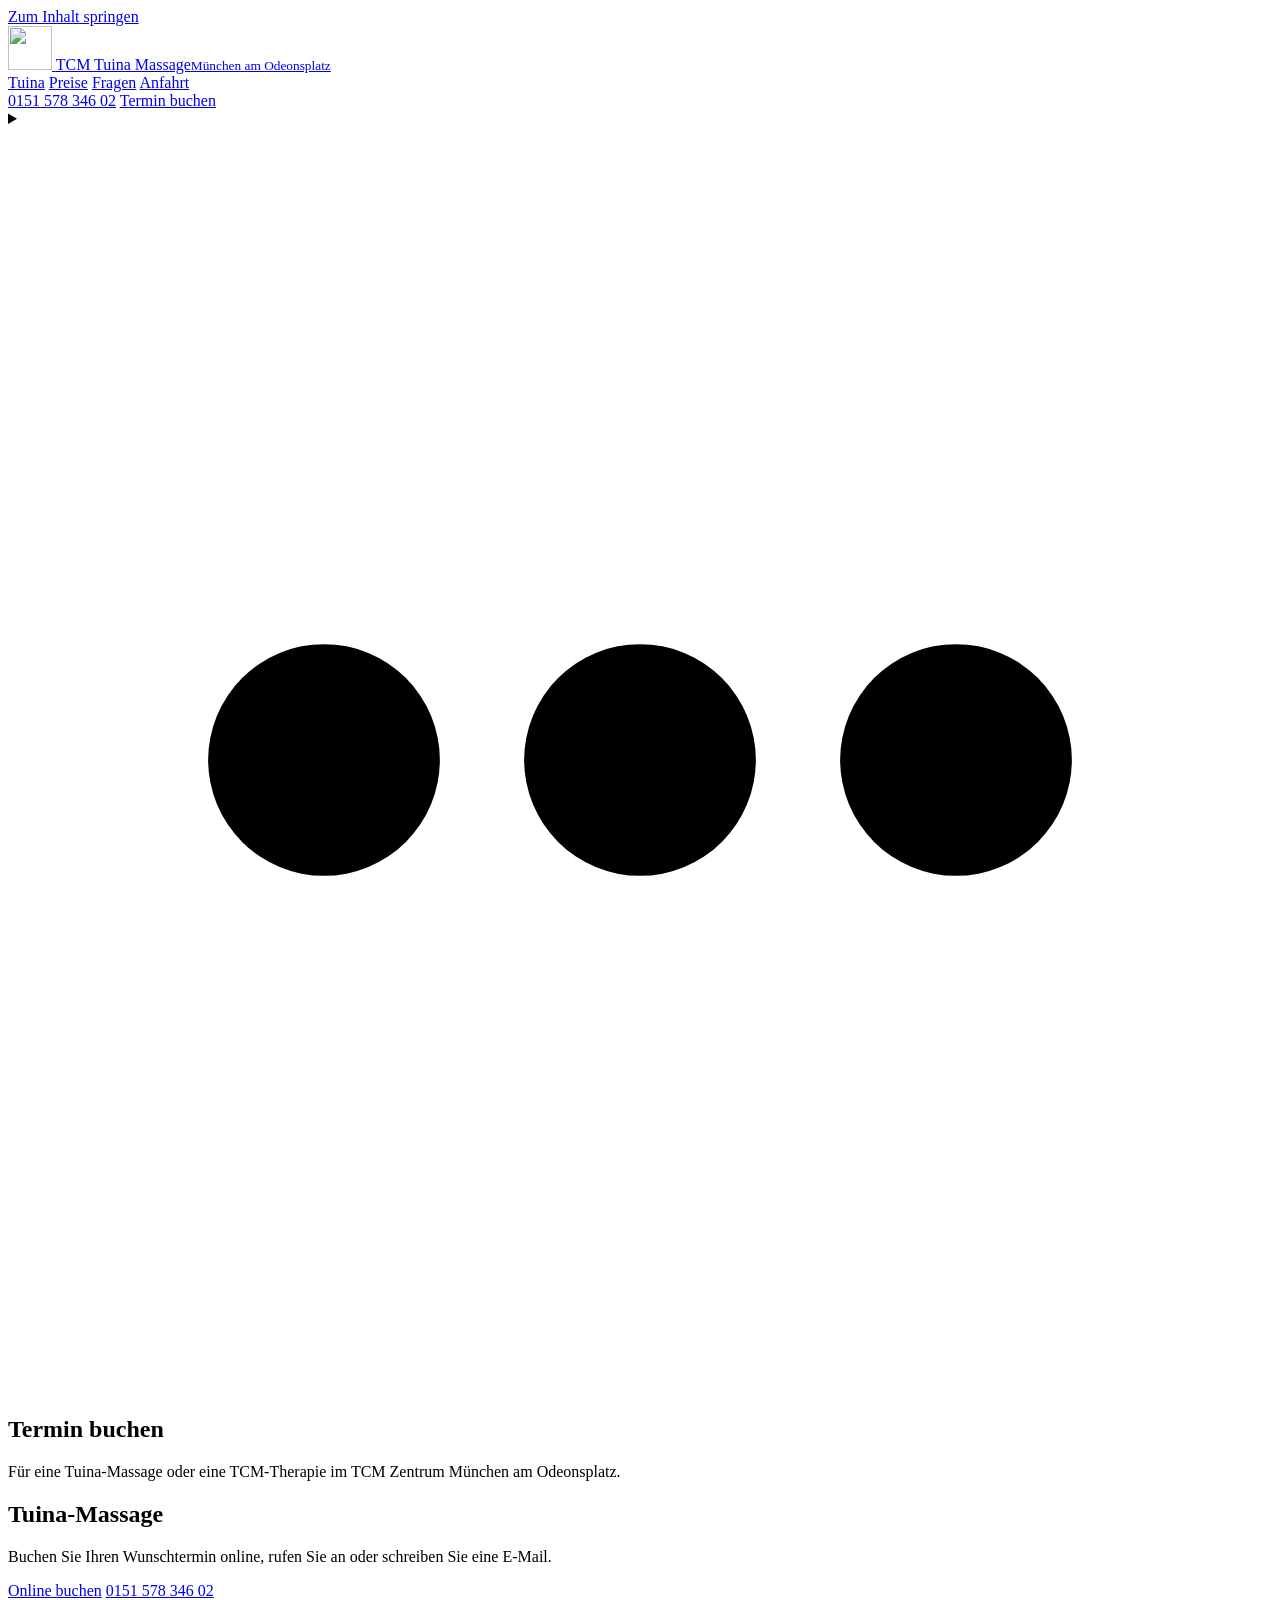
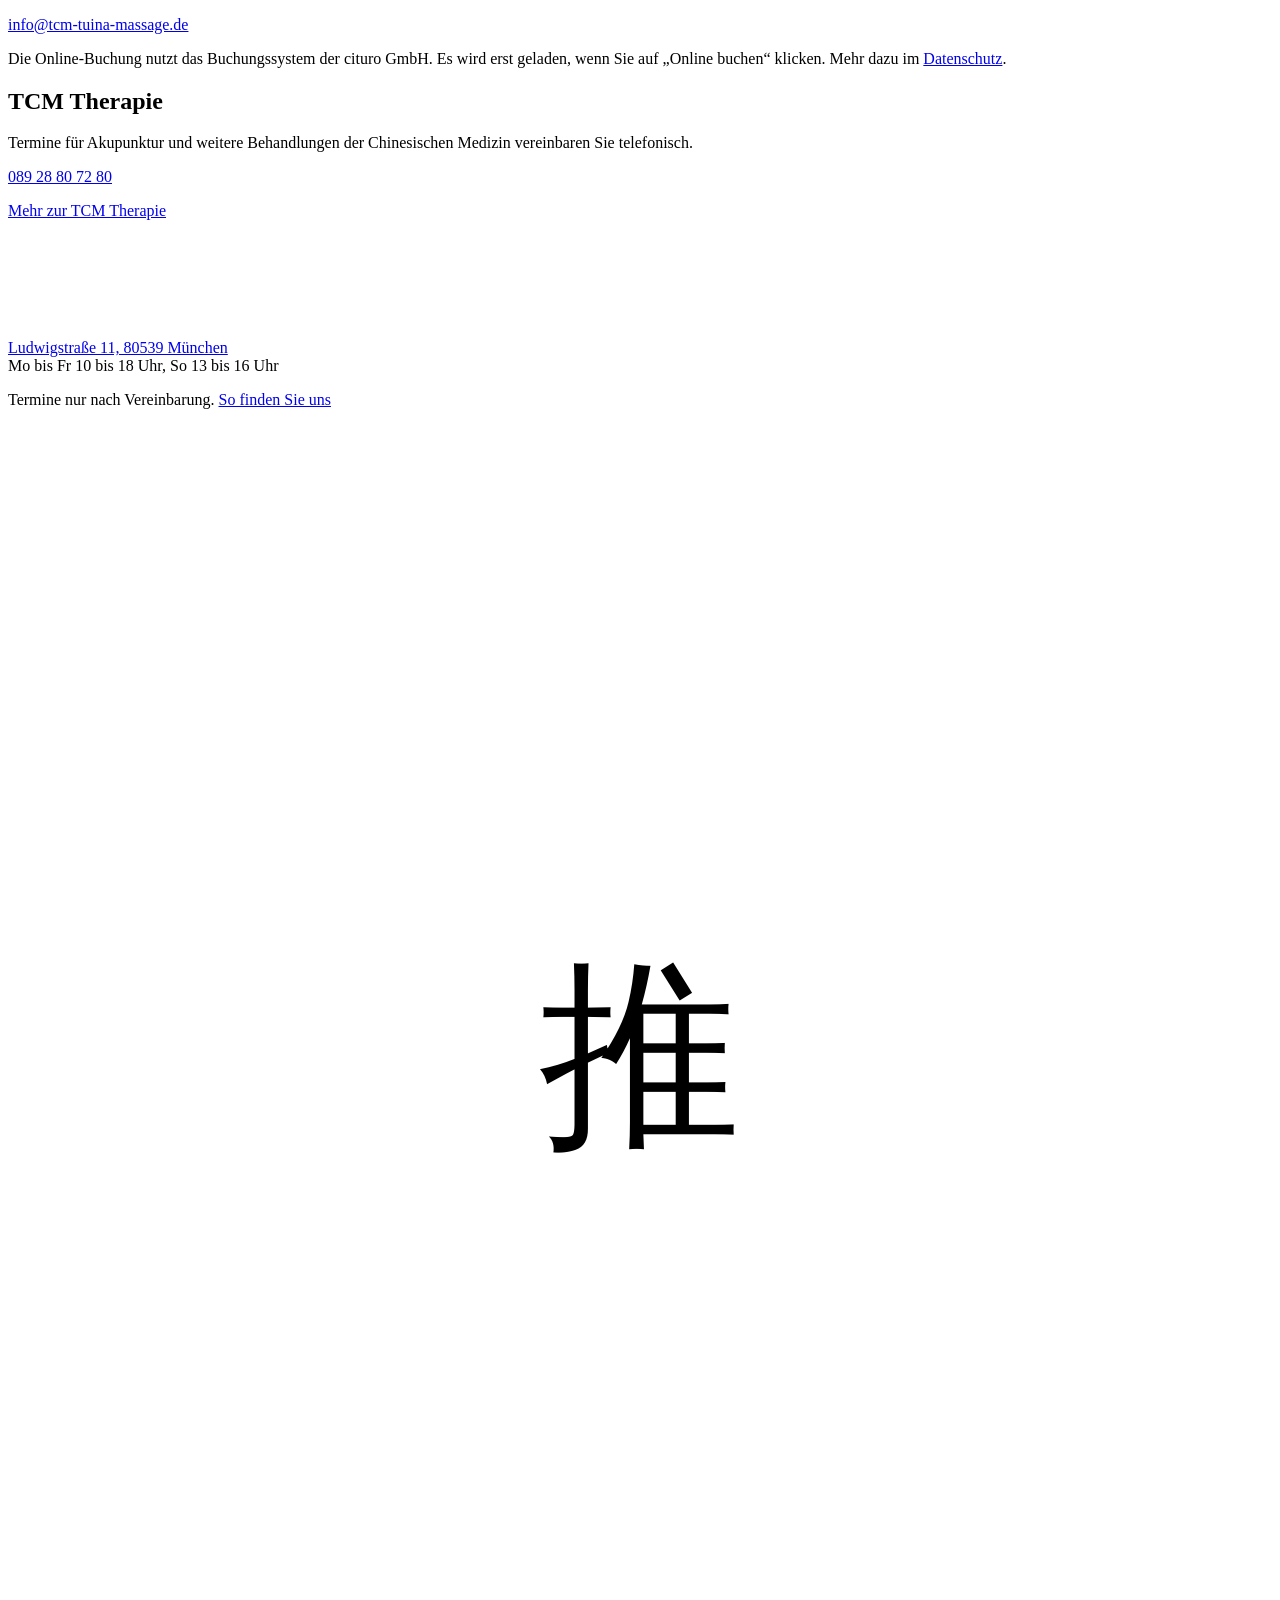
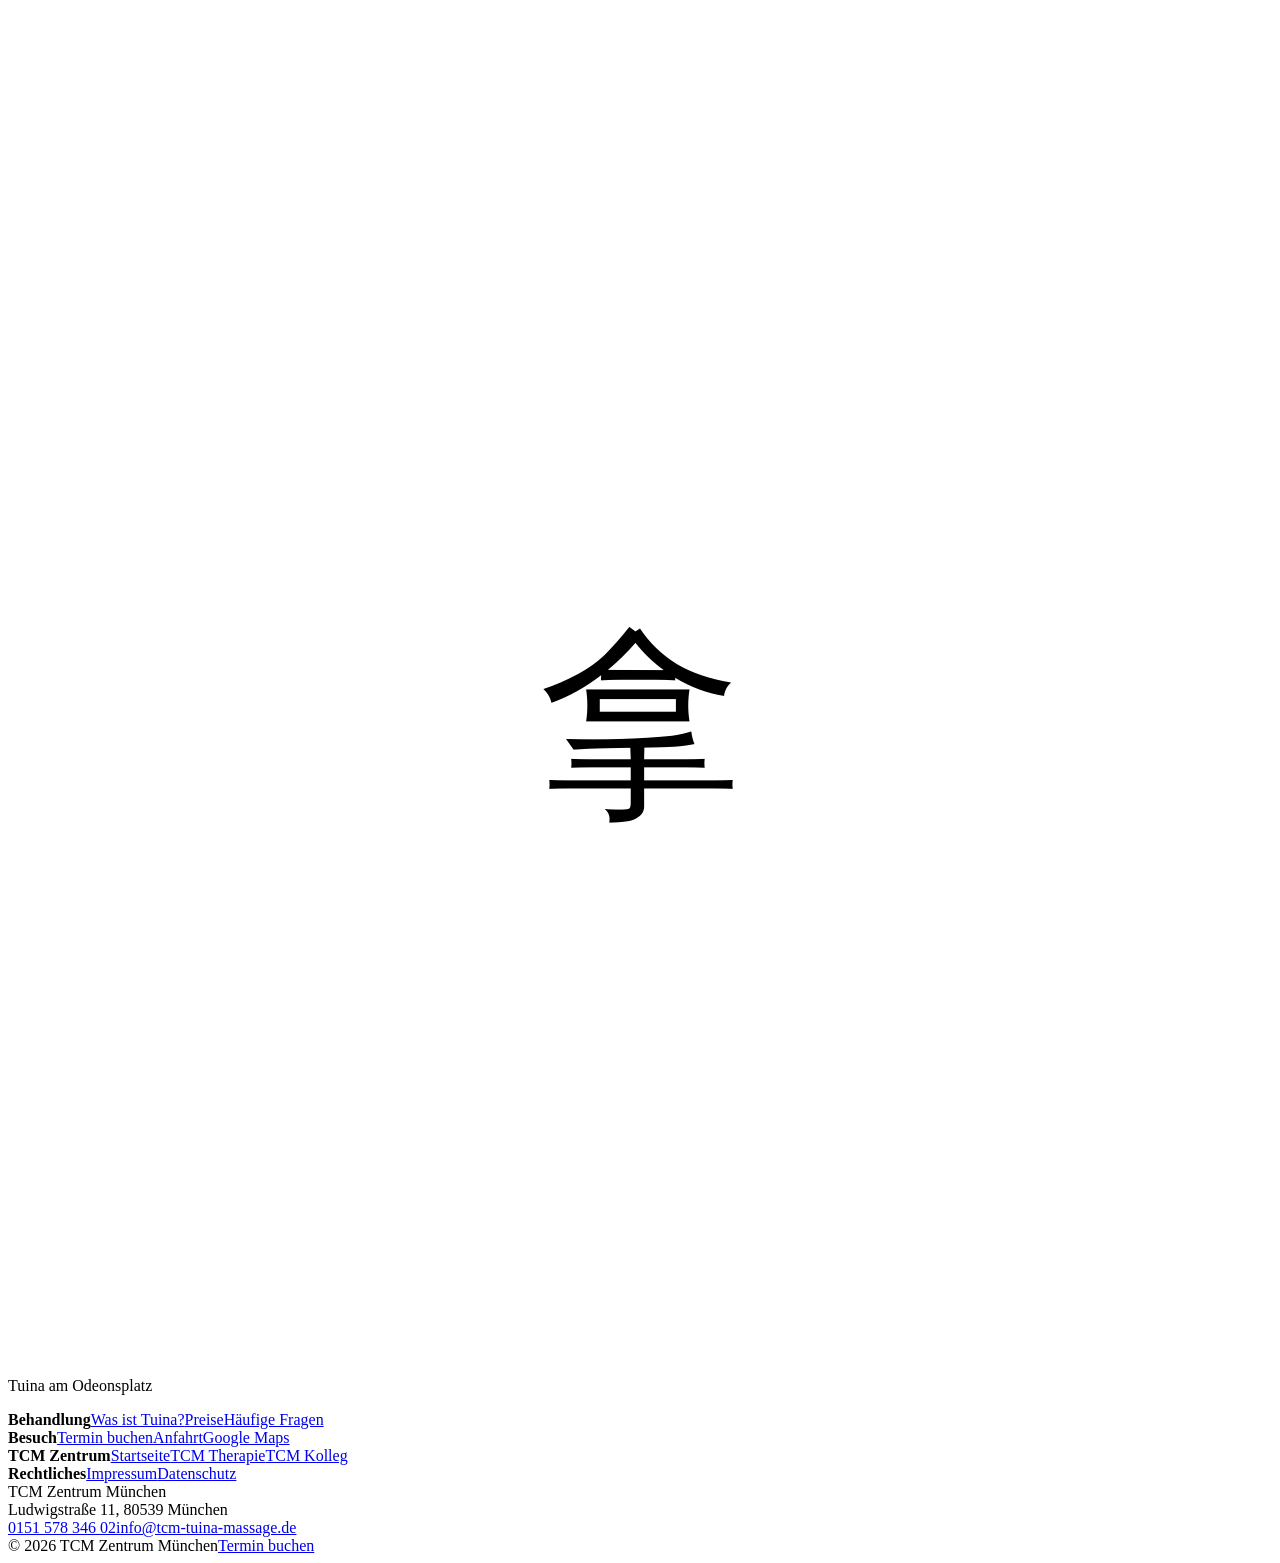
==== Website_1/booking/index.html @ 33ef4fcd "Add files via upload" ====
<!doctype html>
<html lang="de">
<head>
<meta charset="utf-8">
<meta name="viewport" content="width=device-width, initial-scale=1">
<title>Termin buchen | TCM Tuina Massage München am Odeonsplatz</title>
<meta name="description" content="Termin für eine Tuina-Massage oder TCM-Therapie am Odeonsplatz in München buchen: online, telefonisch oder per E-Mail.">
<link rel="canonical" href="https://tcm-tuina-massage.de/booking/">
<meta property="og:title" content="Termin buchen | TCM Tuina Massage München am Odeonsplatz">
<meta property="og:description" content="Termin für eine Tuina-Massage oder TCM-Therapie am Odeonsplatz in München buchen: online, telefonisch oder per E-Mail.">
<meta property="og:image" content="https://tcm-tuina-massage.de/assets/img/odeonsplatz.jpg">
<meta property="og:locale" content="de_DE">
<meta name="theme-color" content="#eef0f1">
<link rel="icon" href="/assets/img/tuina-logo.svg" type="image/svg+xml">
<link rel="preload" href="/assets/fonts/bricolage-latin-wght-normal.woff2" as="font" type="font/woff2" crossorigin>
<link rel="stylesheet" href="/assets/style.css">
</head>
<body>
<a class="skip" href="#inhalt">Zum Inhalt springen</a>
<header class="site-head">
  <a class="mark" href="/" aria-label="TCM Tuina Massage, Startseite">
    <img src="/assets/img/tuina-logo.svg" alt="" width="44" height="44">
    <span>TCM Tuina Massage<small>München am Odeonsplatz</small></span>
  </a>
  <nav class="head-links" aria-label="Hauptnavigation">
    <a href="/#tuina">Tuina</a>
    <a href="/#preise">Preise</a>
    <a href="/#fragen">Fragen</a>
    <a href="/#anfahrt">Anfahrt</a>
  </nav>
  <a class="head-tel" href="tel:+4915157834602">0151 578 346 02</a>
  <a class="btn" href="/booking/" data-booking>Termin buchen</a>
  <details class="menu">
    <summary aria-label="Menü"><svg viewBox="0 0 24 24" fill="currentColor" aria-hidden="true"><circle cx="6" cy="12" r="2.2"/><circle cx="12" cy="12" r="2.2"/><circle cx="18" cy="12" r="2.2"/></svg></summary>
    <nav class="menu-panel" aria-label="Menü">
      <a href="/#tuina">Was ist Tuina?</a>
      <a href="/#preise">Preise</a>
      <a href="/#fragen">Häufige Fragen</a>
      <a href="/#anfahrt">Zeiten und Anfahrt</a>
      <a href="/booking/" aria-current="page">Termin buchen</a>
      <a href="tel:+4915157834602">Anrufen: 0151 578 346 02</a>
      <span class="sep"></span>
      <a href="https://tcm-muenchen.com/">TCM Zentrum München</a>
      <a href="https://tcm-muenchen.com/tcm">TCM Therapie</a>
      <a href="https://tcm-muenchen.com/tcm-kolleg">TCM Kolleg</a>
      <span class="sep"></span>
      <a href="/impressum/">Impressum</a>
      <a href="/datenschutz/">Datenschutz</a>
    </nav>
  </details>
</header>
<main id="inhalt">

  <section class="page-top">
    <div class="orb-small" aria-hidden="true"></div><div class="orb-small" aria-hidden="true"></div>
    <h1>Termin buchen</h1>
    <p>Für eine Tuina-Massage oder eine TCM-Therapie im TCM Zentrum München am Odeonsplatz.</p>
  </section>
  <section class="book" data-reveal>
    <div class="book-main">
      <h2>Tuina-Massage</h2>
      <p>Buchen Sie Ihren Wunschtermin online, rufen Sie an oder schreiben Sie eine E-Mail.</p>
      <div class="actions">
        <a class="btn btn-light" href="/booking/" data-booking>Online buchen</a>
        <a class="btn btn-quiet" href="tel:+4915157834602">0151 578 346 02</a>
      </div>
      <p><a href="mailto:info@tcm-tuina-massage.de?subject=Terminanfrage%20TCM%20Tuina%20Massage">info@tcm-tuina-massage.de</a></p>
      <p class="hint">Die Online-Buchung nutzt das Buchungssystem der cituro GmbH. Es wird erst geladen, wenn Sie auf „Online buchen“ klicken. Mehr dazu im <a href="/datenschutz/#buchung">Datenschutz</a>.</p>
    </div>
    <div class="book-side">
      <h2>TCM Therapie</h2>
      <p>Termine für Akupunktur und weitere Behandlungen der Chinesischen Medizin vereinbaren Sie telefonisch.</p>
      <div class="actions"><a class="btn" href="tel:+498928807280">089 28 80 72 80</a></div>
      <p><a href="https://tcm-muenchen.com/tcm">Mehr zur TCM Therapie</a></p>
    </div>
  </section>
  <section class="visit" style="padding-top:clamp(64px,8vw,120px)">
    <div class="rows">
      <a href="https://www.google.de/maps/place/48.14502562430879N+11.57844559690281E" rel="noopener">Ludwigstraße 11, 80539 München</a>
      <div class="row row-hours"><span>Mo bis Fr 10 bis 18 Uhr, So 13 bis 16 Uhr</span><span class="today" data-today hidden></span></div>
    </div>
    <p class="price-foot" style="padding:0 var(--margin)">Termine nur nach Vereinbarung. <a href="/#anfahrt">So finden Sie uns</a></p>
  </section>

</main>
<footer class="site-foot">
  <div class="foot-top">
  <div class="foot-mark" aria-hidden="true">
    <span class="m-tui"><svg class="glyph g-tui" viewBox="0 0 100 100" aria-hidden="true"><text x="50" y="50" text-anchor="middle" dominant-baseline="central">推</text></svg></span><span class="m-na"><svg class="glyph g-na" viewBox="0 0 100 100" aria-hidden="true"><text x="50" y="50" text-anchor="middle" dominant-baseline="central">拿</text></svg></span>
  </div>
  <p class="foot-word">Tuina am Odeonsplatz</p>
  </div>
  <div class="foot-cols">
    <div class="foot-col"><b>Behandlung</b><a href="/#tuina">Was ist Tuina?</a><a href="/#preise">Preise</a><a href="/#fragen">Häufige Fragen</a></div>
    <div class="foot-col"><b>Besuch</b><a href="/booking/">Termin buchen</a><a href="/#anfahrt">Anfahrt</a><a href="https://www.google.de/maps/place/48.14502562430879N+11.57844559690281E" rel="noopener">Google Maps</a></div>
    <div class="foot-col"><b>TCM Zentrum</b><a href="https://tcm-muenchen.com/">Startseite</a><a href="https://tcm-muenchen.com/tcm">TCM Therapie</a><a href="https://tcm-muenchen.com/tcm-kolleg">TCM Kolleg</a></div>
    <div class="foot-col"><b>Rechtliches</b><a href="/impressum/">Impressum</a><a href="/datenschutz/">Datenschutz</a></div>
    <div class="foot-addr">TCM Zentrum München<br>Ludwigstraße 11, 80539 München<br><a href="tel:+4915157834602">0151 578 346 02</a><a href="mailto:info@tcm-tuina-massage.de">info@tcm-tuina-massage.de</a></div>
  </div>
  
  <div class="foot-last"><span>© 2026 TCM Zentrum München</span><a class="btn btn-light" href="/booking/" data-booking>Termin buchen</a></div>
</footer>

<dialog class="booking" id="booking" aria-labelledby="booking-title">
  <div class="booking-inner">
    <div class="booking-bar">
      <div><b id="booking-title">Online-Termin buchen</b><small>Buchungssystem der cituro GmbH, siehe <a href="/datenschutz/#buchung">Datenschutz</a></small></div>
      <button class="booking-close" type="button" data-booking-close aria-label="Schließen"><svg viewBox="0 0 24 24" fill="none" stroke="currentColor" stroke-width="2.4" stroke-linecap="round" aria-hidden="true"><path d="M5 5l14 14M19 5L5 19"/></svg></button>
    </div>
    <iframe title="Online-Terminbuchung TCM Tuina Massage" data-src="https://app.cituro.com/booking/tcm-tuina-massage"></iframe>
  </div>
</dialog>
<script src="/assets/main.js" defer></script>
</body>
</html>
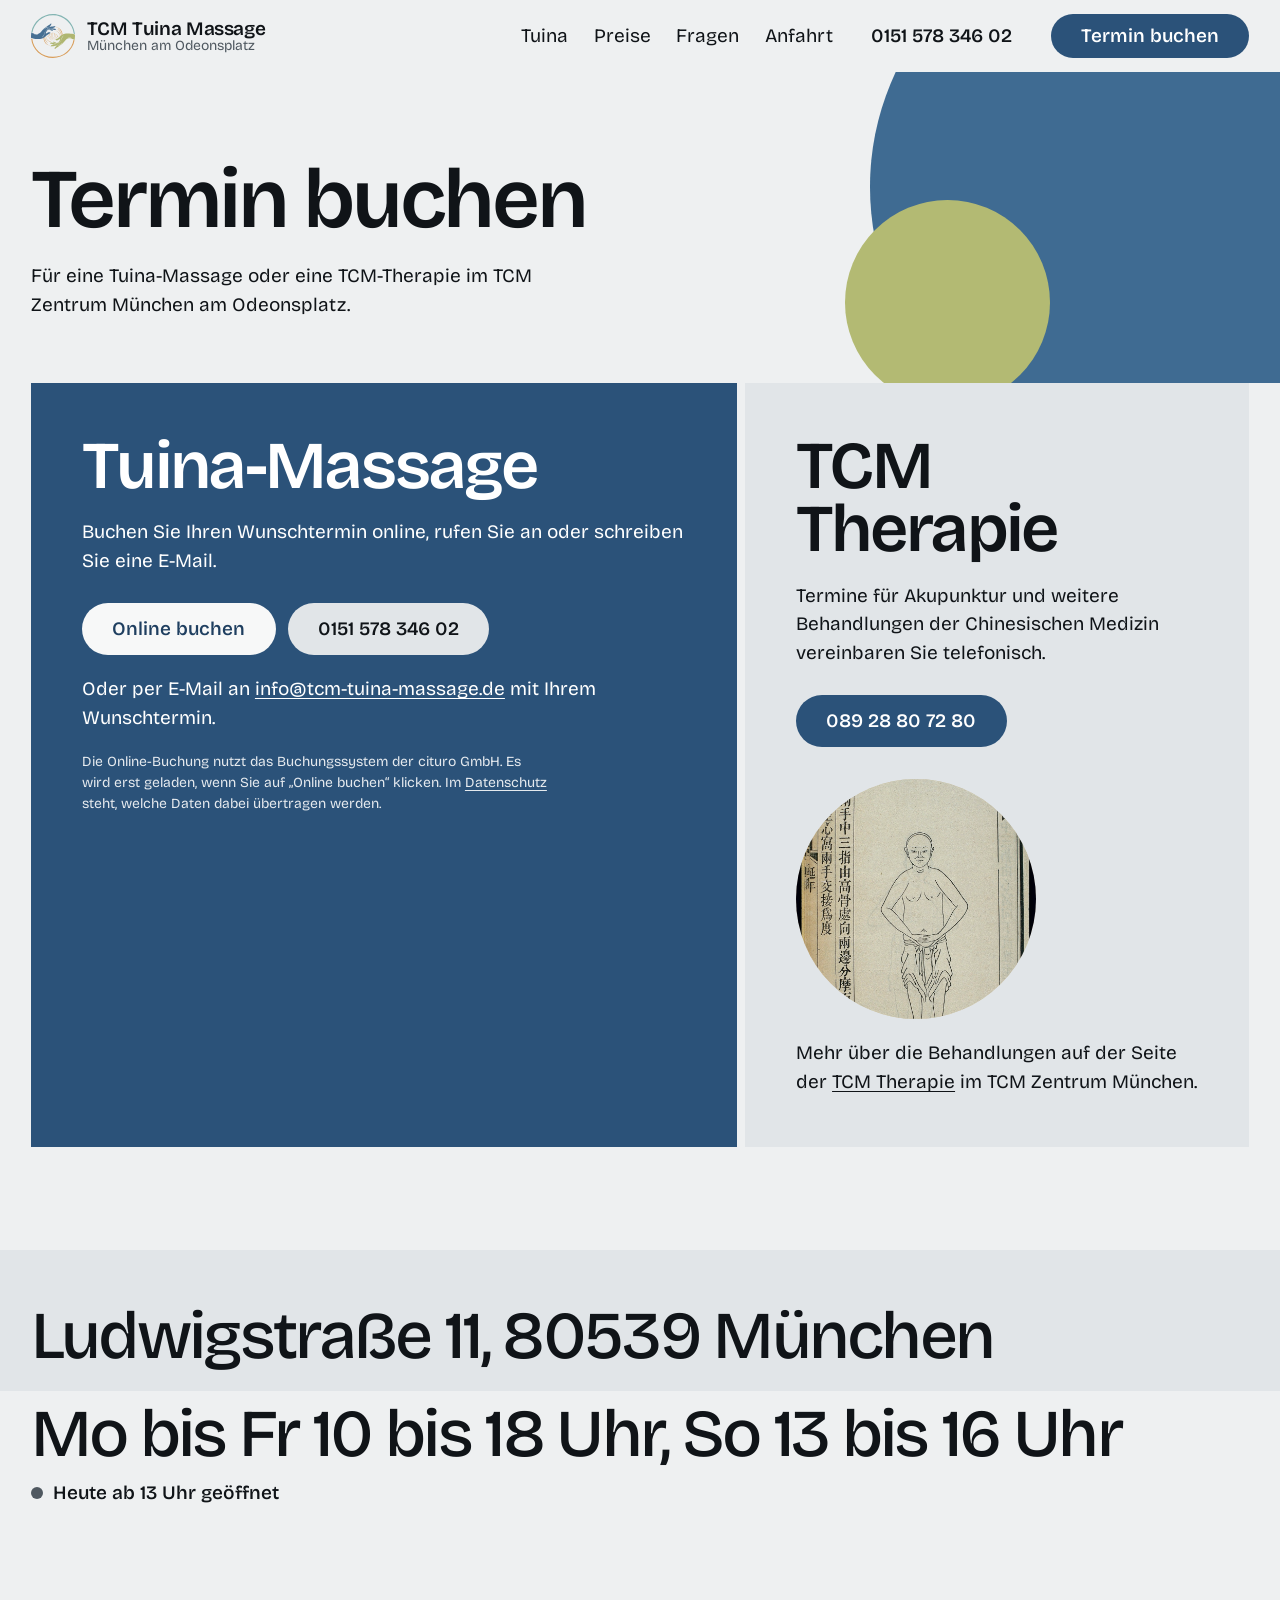
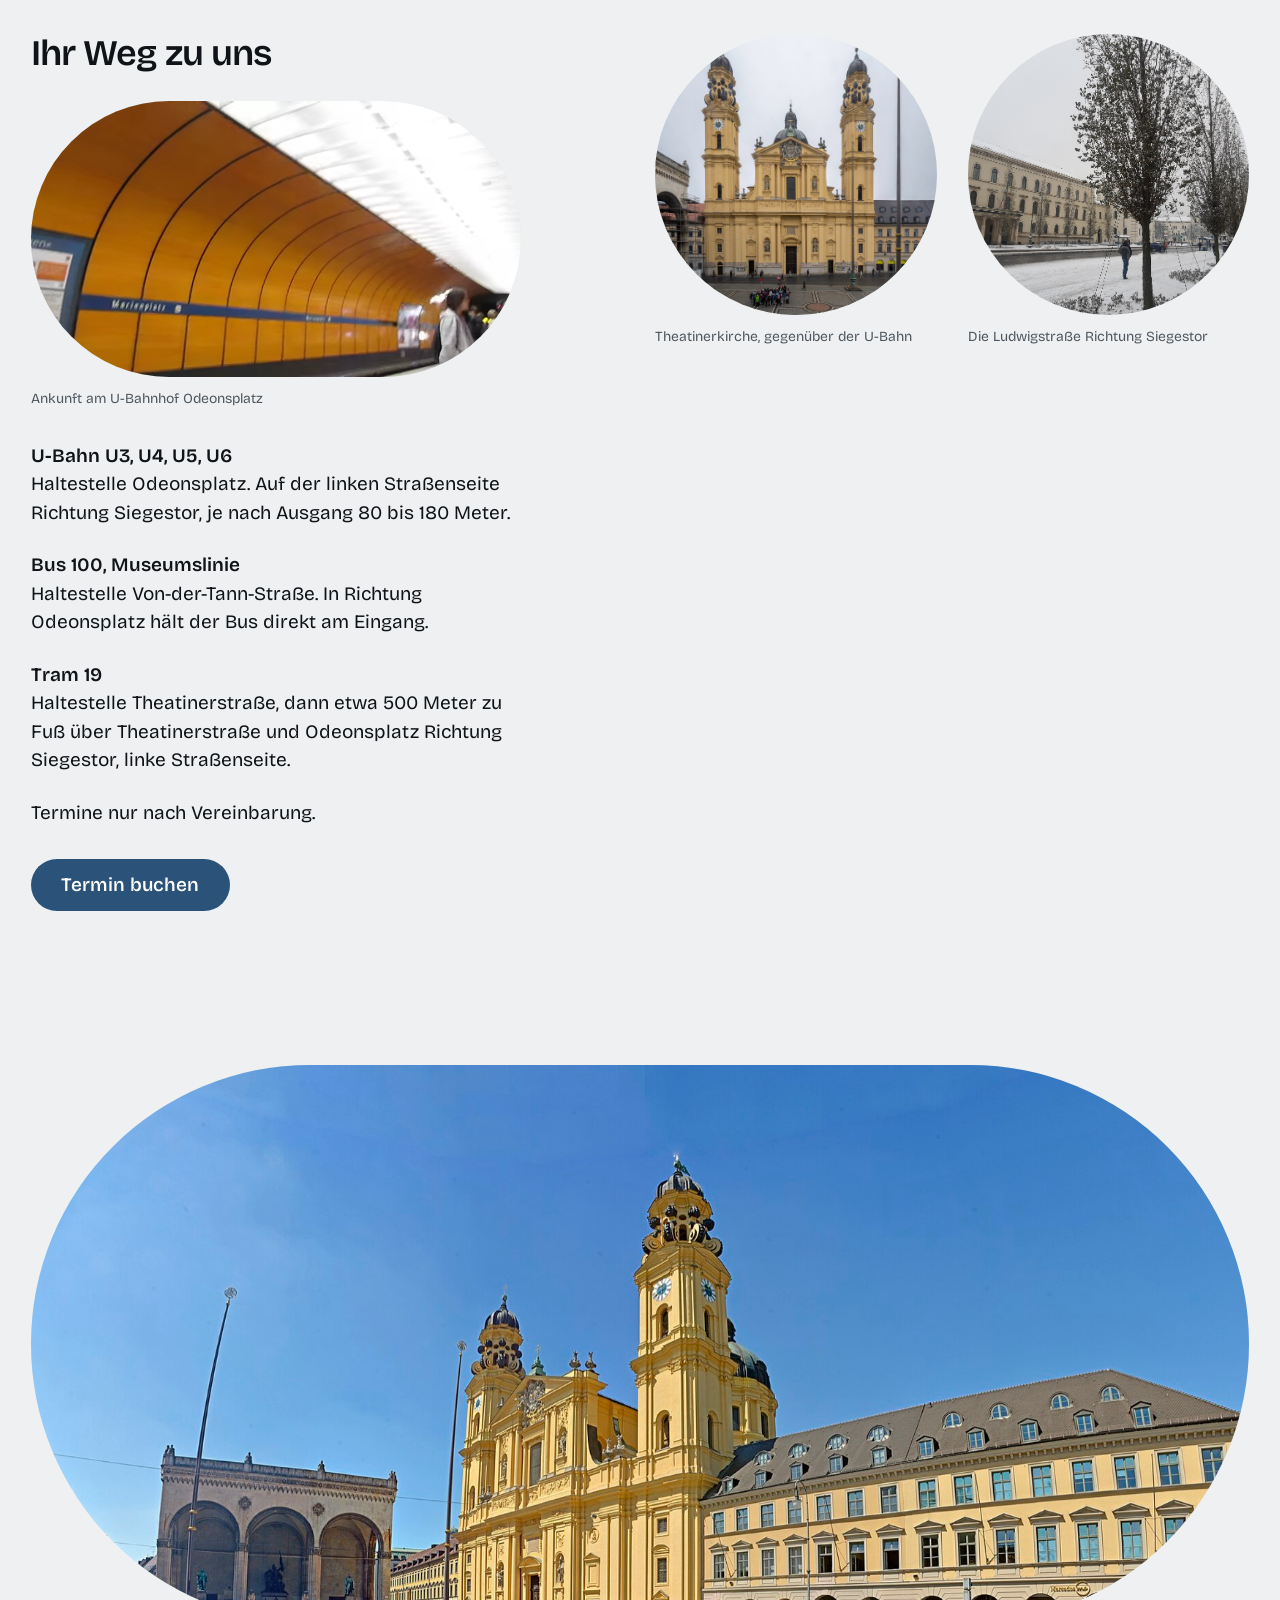
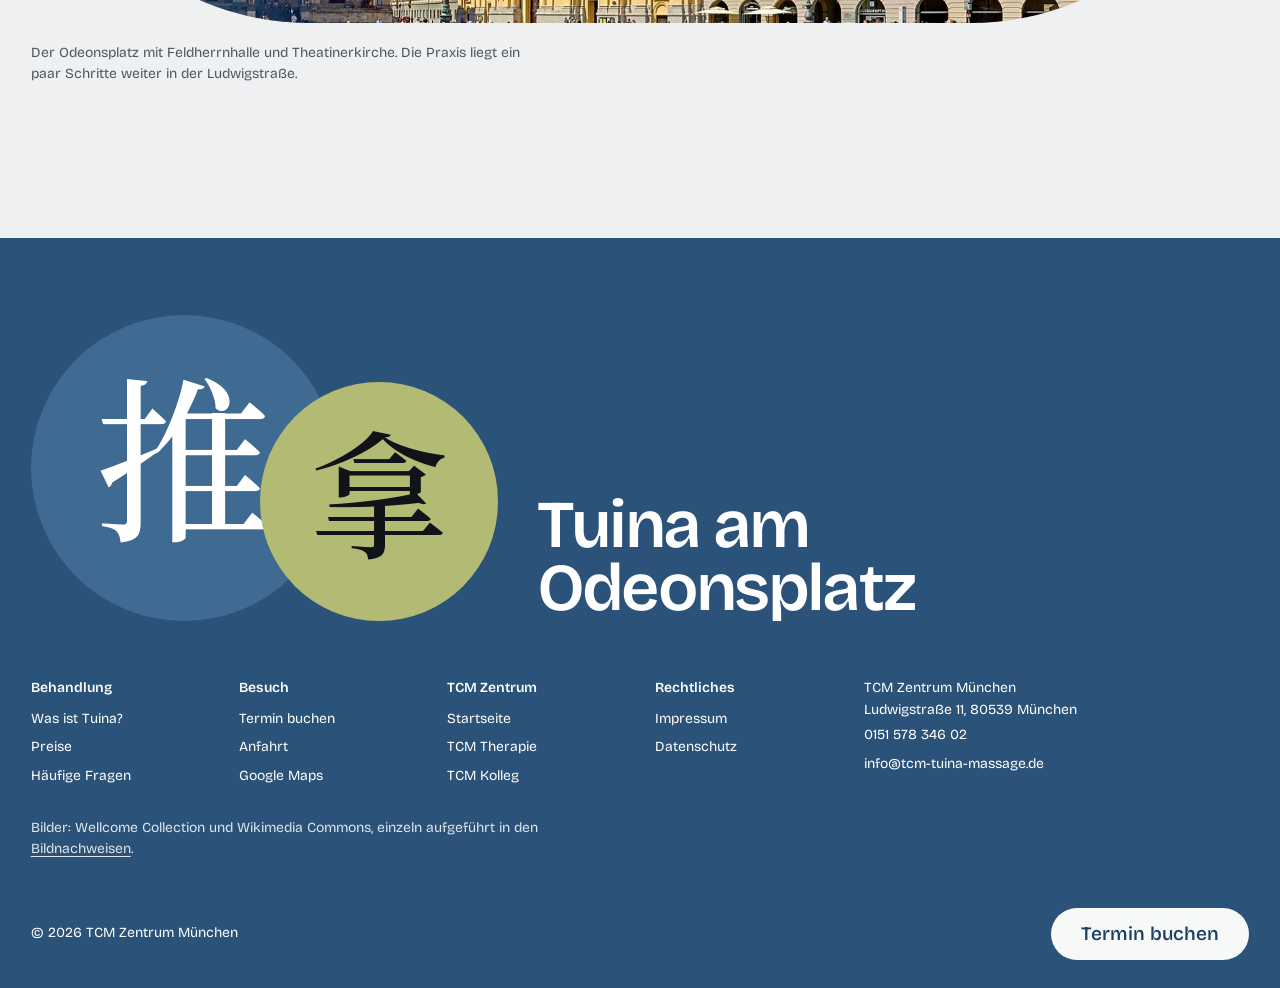
==== commit 453dea97: "Website neu gestaltet und GitHub-Pages-Veröffentlichung eingerichtet - Neues Design mit Kreis-Motiv " ====
--- a/Website_1/booking/index.html
+++ b/Website_1/booking/index.html
@@ -11,41 +11,41 @@
 <meta property="og:image" content="https://tcm-tuina-massage.de/assets/img/odeonsplatz.jpg">
 <meta property="og:locale" content="de_DE">
 <meta name="theme-color" content="#eef0f1">
-<link rel="icon" href="/assets/img/tuina-logo.svg" type="image/svg+xml">
-<link rel="preload" href="/assets/fonts/bricolage-latin-wght-normal.woff2" as="font" type="font/woff2" crossorigin>
-<link rel="stylesheet" href="/assets/style.css">
+<link rel="icon" href="../assets/img/tuina-logo.svg" type="image/svg+xml">
+<link rel="preload" href="../assets/fonts/bricolage-latin-wght-normal.woff2" as="font" type="font/woff2" crossorigin>
+<link rel="stylesheet" href="../assets/style.css">
 </head>
 <body>
 <a class="skip" href="#inhalt">Zum Inhalt springen</a>
 <header class="site-head">
-  <a class="mark" href="/" aria-label="TCM Tuina Massage, Startseite">
-    <img src="/assets/img/tuina-logo.svg" alt="" width="44" height="44">
+  <a class="mark" href="../" aria-label="TCM Tuina Massage, Startseite">
+    <img src="../assets/img/tuina-logo.svg" alt="" width="44" height="44">
     <span>TCM Tuina Massage<small>München am Odeonsplatz</small></span>
   </a>
   <nav class="head-links" aria-label="Hauptnavigation">
-    <a href="/#tuina">Tuina</a>
-    <a href="/#preise">Preise</a>
-    <a href="/#fragen">Fragen</a>
-    <a href="/#anfahrt">Anfahrt</a>
+    <a href="../#tuina">Tuina</a>
+    <a href="../#preise">Preise</a>
+    <a href="../#fragen">Fragen</a>
+    <a href="../#anfahrt">Anfahrt</a>
   </nav>
   <a class="head-tel" href="tel:+4915157834602">0151 578 346 02</a>
-  <a class="btn" href="/booking/" data-booking>Termin buchen</a>
+  <a class="btn" href="../booking/" data-booking>Termin buchen</a>
   <details class="menu">
     <summary aria-label="Menü"><svg viewBox="0 0 24 24" fill="currentColor" aria-hidden="true"><circle cx="6" cy="12" r="2.2"/><circle cx="12" cy="12" r="2.2"/><circle cx="18" cy="12" r="2.2"/></svg></summary>
     <nav class="menu-panel" aria-label="Menü">
-      <a href="/#tuina">Was ist Tuina?</a>
-      <a href="/#preise">Preise</a>
-      <a href="/#fragen">Häufige Fragen</a>
-      <a href="/#anfahrt">Zeiten und Anfahrt</a>
-      <a href="/booking/" aria-current="page">Termin buchen</a>
+      <a href="../#tuina">Was ist Tuina?</a>
+      <a href="../#preise">Preise</a>
+      <a href="../#fragen">Häufige Fragen</a>
+      <a href="../#anfahrt">Zeiten und Anfahrt</a>
+      <a href="../booking/" aria-current="page">Termin buchen</a>
       <a href="tel:+4915157834602">Anrufen: 0151 578 346 02</a>
       <span class="sep"></span>
       <a href="https://tcm-muenchen.com/">TCM Zentrum München</a>
       <a href="https://tcm-muenchen.com/tcm">TCM Therapie</a>
       <a href="https://tcm-muenchen.com/tcm-kolleg">TCM Kolleg</a>
       <span class="sep"></span>
-      <a href="/impressum/">Impressum</a>
-      <a href="/datenschutz/">Datenschutz</a>
+      <a href="../impressum/">Impressum</a>
+      <a href="../datenschutz/">Datenschutz</a>
     </nav>
   </details>
 </header>
@@ -61,17 +61,18 @@
       <h2>Tuina-Massage</h2>
       <p>Buchen Sie Ihren Wunschtermin online, rufen Sie an oder schreiben Sie eine E-Mail.</p>
       <div class="actions">
-        <a class="btn btn-light" href="/booking/" data-booking>Online buchen</a>
+        <a class="btn btn-light" href="../booking/" data-booking>Online buchen</a>
         <a class="btn btn-quiet" href="tel:+4915157834602">0151 578 346 02</a>
       </div>
-      <p><a href="mailto:info@tcm-tuina-massage.de?subject=Terminanfrage%20TCM%20Tuina%20Massage">info@tcm-tuina-massage.de</a></p>
-      <p class="hint">Die Online-Buchung nutzt das Buchungssystem der cituro GmbH. Es wird erst geladen, wenn Sie auf „Online buchen“ klicken. Mehr dazu im <a href="/datenschutz/#buchung">Datenschutz</a>.</p>
+      <p>Oder per E-Mail an <a href="mailto:info@tcm-tuina-massage.de?subject=Terminanfrage%20TCM%20Tuina%20Massage">info@tcm-tuina-massage.de</a> mit Ihrem Wunschtermin.</p>
+      <p class="hint">Die Online-Buchung nutzt das Buchungssystem der cituro GmbH. Es wird erst geladen, wenn Sie auf „Online buchen“ klicken. Im <a href="../datenschutz/#buchung">Datenschutz</a> steht, welche Daten dabei übertragen werden.</p>
     </div>
     <div class="book-side">
       <h2>TCM Therapie</h2>
       <p>Termine für Akupunktur und weitere Behandlungen der Chinesischen Medizin vereinbaren Sie telefonisch.</p>
       <div class="actions"><a class="btn" href="tel:+498928807280">089 28 80 72 80</a></div>
-      <p><a href="https://tcm-muenchen.com/tcm">Mehr zur TCM Therapie</a></p>
+      <div class="side-pic"><img src="../assets/img/holzschnitt-selbstmassage.jpg" alt="Chinesischer Holzschnitt: eine Figur massiert sich mit beiden Händen den Bauch" width="933" height="1400" loading="lazy" decoding="async"></div>
+      <p>Mehr über die Behandlungen auf der Seite der <a href="https://tcm-muenchen.com/tcm">TCM Therapie</a> im TCM Zentrum München.</p>
     </div>
   </section>
   <section class="visit" style="padding-top:clamp(64px,8vw,120px)">
@@ -79,8 +80,32 @@
       <a href="https://www.google.de/maps/place/48.14502562430879N+11.57844559690281E" rel="noopener">Ludwigstraße 11, 80539 München</a>
       <div class="row row-hours"><span>Mo bis Fr 10 bis 18 Uhr, So 13 bis 16 Uhr</span><span class="today" data-today hidden></span></div>
     </div>
-    <p class="price-foot" style="padding:0 var(--margin)">Termine nur nach Vereinbarung. <a href="/#anfahrt">So finden Sie uns</a></p>
+    <div class="way">
+      <div class="way-text" data-reveal>
+        <h3>Ihr Weg zu uns</h3>
+        <figure class="clip">
+          <video autoplay muted loop playsinline preload="metadata" poster="../assets/img/ubahn-odeonsplatz.jpg" width="854" height="480" aria-label="Eine U-Bahn fährt in den Bahnhof Odeonsplatz ein">
+            <source src="../assets/img/ubahn-odeonsplatz.webm" type="video/webm">
+          </video>
+          <figcaption>Ankunft am U-Bahnhof Odeonsplatz</figcaption>
+        </figure>
+        <p><b>U-Bahn U3, U4, U5, U6</b>Haltestelle Odeonsplatz. Auf der linken Straßenseite Richtung Siegestor, je nach Ausgang 80 bis 180 Meter.</p>
+        <p><b>Bus 100, Museumslinie</b>Haltestelle Von-der-Tann-Straße. In Richtung Odeonsplatz hält der Bus direkt am Eingang.</p>
+        <p><b>Tram 19</b>Haltestelle Theatinerstraße, dann etwa 500 Meter zu Fuß über Theatinerstraße und Odeonsplatz Richtung Siegestor, linke Straßenseite.</p>
+        <p>Termine nur nach Vereinbarung.</p>
+        <a class="btn" href="../booking/" data-booking>Termin buchen</a>
+      </div>
+      <div class="way-pics" data-reveal>
+        <figure><div class="circle"><img src="../assets/img/theatinerkirche.jpg" alt="Die gelbe Fassade der Theatinerkirche am Odeonsplatz" width="1215" height="1400" loading="lazy" decoding="async"></div><figcaption>Theatinerkirche, gegenüber der U-Bahn</figcaption></figure>
+        <figure><div class="circle"><img src="../assets/img/ludwigstrasse-winter.jpg" alt="Die Ludwigstraße in München im Schnee" width="1800" height="1350" loading="lazy" decoding="async"></div><figcaption>Die Ludwigstraße Richtung Siegestor</figcaption></figure>
+      </div>
+    </div>
+
   </section>
+  <figure class="band">
+    <img src="../assets/img/odeonsplatz.jpg" alt="Der Odeonsplatz in München mit Feldherrnhalle und Theatinerkirche an einem Sommertag" width="1800" height="880" loading="lazy" decoding="async">
+  </figure>
+  <p class="price-foot band-note">Der Odeonsplatz mit Feldherrnhalle und Theatinerkirche. Die Praxis liegt ein paar Schritte weiter in der Ludwigstraße.</p>
 
 </main>
 <footer class="site-foot">
@@ -91,25 +116,25 @@
   <p class="foot-word">Tuina am Odeonsplatz</p>
   </div>
   <div class="foot-cols">
-    <div class="foot-col"><b>Behandlung</b><a href="/#tuina">Was ist Tuina?</a><a href="/#preise">Preise</a><a href="/#fragen">Häufige Fragen</a></div>
-    <div class="foot-col"><b>Besuch</b><a href="/booking/">Termin buchen</a><a href="/#anfahrt">Anfahrt</a><a href="https://www.google.de/maps/place/48.14502562430879N+11.57844559690281E" rel="noopener">Google Maps</a></div>
+    <div class="foot-col"><b>Behandlung</b><a href="../#tuina">Was ist Tuina?</a><a href="../#preise">Preise</a><a href="../#fragen">Häufige Fragen</a></div>
+    <div class="foot-col"><b>Besuch</b><a href="../booking/">Termin buchen</a><a href="../#anfahrt">Anfahrt</a><a href="https://www.google.de/maps/place/48.14502562430879N+11.57844559690281E" rel="noopener">Google Maps</a></div>
     <div class="foot-col"><b>TCM Zentrum</b><a href="https://tcm-muenchen.com/">Startseite</a><a href="https://tcm-muenchen.com/tcm">TCM Therapie</a><a href="https://tcm-muenchen.com/tcm-kolleg">TCM Kolleg</a></div>
-    <div class="foot-col"><b>Rechtliches</b><a href="/impressum/">Impressum</a><a href="/datenschutz/">Datenschutz</a></div>
+    <div class="foot-col"><b>Rechtliches</b><a href="../impressum/">Impressum</a><a href="../datenschutz/">Datenschutz</a></div>
     <div class="foot-addr">TCM Zentrum München<br>Ludwigstraße 11, 80539 München<br><a href="tel:+4915157834602">0151 578 346 02</a><a href="mailto:info@tcm-tuina-massage.de">info@tcm-tuina-massage.de</a></div>
   </div>
-  
-  <div class="foot-last"><span>© 2026 TCM Zentrum München</span><a class="btn btn-light" href="/booking/" data-booking>Termin buchen</a></div>
+  <p class="credits">Bilder: Wellcome Collection und Wikimedia Commons, einzeln aufgeführt in den <a href="../impressum/#bildnachweise">Bildnachweisen</a>.</p>
+  <div class="foot-last"><span>© 2026 TCM Zentrum München</span><a class="btn btn-light" href="../booking/" data-booking>Termin buchen</a></div>
 </footer>
 
 <dialog class="booking" id="booking" aria-labelledby="booking-title">
   <div class="booking-inner">
     <div class="booking-bar">
-      <div><b id="booking-title">Online-Termin buchen</b><small>Buchungssystem der cituro GmbH, siehe <a href="/datenschutz/#buchung">Datenschutz</a></small></div>
+      <div><b id="booking-title">Online-Termin buchen</b><small>Buchungssystem der cituro GmbH, siehe <a href="../datenschutz/#buchung">Datenschutz</a></small></div>
       <button class="booking-close" type="button" data-booking-close aria-label="Schließen"><svg viewBox="0 0 24 24" fill="none" stroke="currentColor" stroke-width="2.4" stroke-linecap="round" aria-hidden="true"><path d="M5 5l14 14M19 5L5 19"/></svg></button>
     </div>
     <iframe title="Online-Terminbuchung TCM Tuina Massage" data-src="https://app.cituro.com/booking/tcm-tuina-massage"></iframe>
   </div>
 </dialog>
-<script src="/assets/main.js" defer></script>
+<script src="../assets/main.js" defer></script>
 </body>
 </html>
--- a/Website_1/assets/style.css
+++ b/Website_1/assets/style.css
@@ -0,0 +1,456 @@
+/* TCM Tuina Massage am Odeonsplatz
+   Ein Motiv: der Kreis aus dem Logo der Praxis, zwei Hände in zwei Farben.
+   Blau steht für 推 (tui, schieben), Olivgrün für 拿 (na, greifen).
+   Alle Schriften liegen lokal, es werden keine Ressourcen von Dritten geladen. */
+
+@font-face {
+  font-family: "Bricolage Grotesque";
+  src: url("fonts/bricolage-latin-wght-normal.woff2") format("woff2");
+  font-weight: 200 800;
+  font-display: swap;
+  unicode-range: U+0000-00FF, U+0131, U+0152-0153, U+02BB-02BC, U+02C6, U+02DA, U+02DC, U+0304, U+0308, U+0329, U+2000-206F, U+20AC, U+2122, U+2191, U+2193, U+2212, U+2215, U+FEFF, U+FFFD;
+}
+@font-face {
+  font-family: "Bricolage Grotesque";
+  src: url("fonts/bricolage-latin-ext-wght-normal.woff2") format("woff2");
+  font-weight: 200 800;
+  font-display: swap;
+  unicode-range: U+0100-02BA, U+02BD-02C5, U+02C7-02CC, U+02CE-02D7, U+02DD-02FF, U+0304, U+0308, U+0329, U+1D00-1DBF, U+1E00-1E9F, U+1EF2-1EFF, U+2020, U+20A0-20AB, U+20AD-20C0, U+2113, U+2C60-2C7F, U+A720-A7FF;
+}
+
+/* Nur die drei Zeichen 推拿圖 aus Noto Serif SC (SIL OFL), 1,6 KB */
+@font-face {
+  font-family: "Tuina Han";
+  src: url("fonts/noto-serif-sc-tuina.woff2") format("woff2");
+  font-weight: 500;
+  font-display: block;
+  unicode-range: U+5716, U+62FF, U+63A8;
+}
+
+:root {
+  --bg: #eef0f1;
+  --surface: #e1e5e8;
+  --ink: #101418;
+  --muted: #4f5860;
+  --tui: #3f6b92;        /* Blau der linken Hand im Logo */
+  --tui-deep: #2b5279;   /* Feld und Knopf, weiße Schrift */
+  --tui-darker: #1f3f60;
+  --na: #b3ba73;         /* Olivgrün der rechten Hand im Logo */
+  --na-deep: #8f9752;
+  --teal: #8fbdbb;
+  --teal-deep: #6fa3a1;
+  --paper: #f7f8f8;
+  --accent-ink: #ffffff;
+
+  --step-small: clamp(0.8125rem, 0.79rem + 0.1vw, 0.875rem);
+  --step-body: clamp(1.0625rem, 1rem + 0.25vw, 1.1875rem);
+  --step-lead: clamp(1.375rem, 1rem + 1.6vw, 2.25rem);
+  --step-head: clamp(2.25rem, 1.3rem + 3.6vw, 4.25rem);
+  --step-display: clamp(3rem, 0.9rem + 5.4vw, 6.25rem);
+
+  --margin: clamp(16px, 2.4vw, 32px);
+  --gap-section: clamp(96px, 12vw, 200px);
+  --ease-out: cubic-bezier(0.22, 1, 0.36, 1);
+  --ease-in-out: cubic-bezier(0.76, 0, 0.24, 1);
+  color-scheme: light;
+}
+
+* { box-sizing: border-box; }
+html { scroll-padding-top: 80px; -webkit-text-size-adjust: 100%; }
+html:focus-within { scroll-behavior: smooth; }
+body {
+  margin: 0; background: var(--bg); color: var(--ink);
+  font-family: "Bricolage Grotesque", "Avenir Next", system-ui, sans-serif;
+  font-size: var(--step-body); line-height: 1.5; font-weight: 400;
+  -webkit-font-smoothing: antialiased; text-rendering: optimizeLegibility;
+}
+img { display: block; max-width: 100%; height: auto; }
+a { color: inherit; text-underline-offset: 0.18em; text-decoration-thickness: 0.07em; }
+a:hover { text-decoration-thickness: 0.14em; }
+h1, h2, h3, p, ul, ol, figure, blockquote { margin: 0; }
+h1, h2, h3 { font-weight: 600; letter-spacing: -0.04em; line-height: 0.95; }
+h3 { font-size: var(--step-lead); letter-spacing: -0.025em; line-height: 1.1; }
+:focus-visible { outline: 3px solid var(--tui); outline-offset: 3px; }
+::selection { background: var(--na); color: var(--ink); }
+.skip { position: absolute; left: -9999px; }
+.skip:focus { left: var(--margin); top: 8px; z-index: 50; background: var(--paper); padding: 10px 16px; }
+.visually-hidden { position: absolute; width: 1px; height: 1px; overflow: hidden; clip: rect(0 0 0 0); white-space: nowrap; }
+.wrap { width: 100%; padding: 0 var(--margin); }
+.grid { display: grid; grid-template-columns: repeat(12, minmax(0, 1fr)); column-gap: var(--margin); }
+
+/* Knopf: die Kreisform, zur Pille gezogen */
+.btn {
+  display: inline-flex; align-items: center; justify-content: center; gap: 0.6em;
+  min-height: 52px; padding: 0 1.6em; border: 0; border-radius: 999px; cursor: pointer;
+  font: inherit; font-weight: 550; font-size: var(--step-body); text-decoration: none; white-space: nowrap;
+  background: var(--tui-deep); color: var(--accent-ink);
+  transition: transform 140ms var(--ease-out), background-color 180ms ease;
+}
+.btn:hover { background: var(--tui-darker); text-decoration: none; }
+.btn:active { transform: scale(0.96); }
+.btn-light { background: var(--paper); color: var(--tui-darker); }
+.btn-light:hover { background: var(--na); color: var(--ink); }
+.btn-quiet { background: var(--surface); color: var(--ink); }
+.btn-quiet:hover { background: var(--na); }
+.btn .dot { width: 0.55em; height: 0.55em; border-radius: 50%; background: var(--na); flex: none; }
+
+/* Kopfzeile */
+.site-head {
+  position: sticky; top: 0; z-index: 20; background: var(--bg);
+  display: flex; align-items: center; gap: clamp(16px, 3vw, 40px); height: 72px; padding: 0 var(--margin);
+}
+.mark { display: flex; align-items: center; gap: 12px; text-decoration: none; margin-right: auto; font-weight: 600; letter-spacing: -0.02em; line-height: 1.05; font-size: var(--step-body); }
+.mark img { width: 44px; height: 44px; }
+.mark small { display: block; font-weight: 400; font-size: var(--step-small); color: var(--muted); letter-spacing: 0; }
+.head-links { display: flex; gap: clamp(16px, 2vw, 28px); }
+.head-links a { text-decoration: none; font-size: var(--step-body); }
+.head-links a:hover, .head-links a[aria-current="page"] { text-decoration: underline; }
+.head-tel { text-decoration: none; font-weight: 550; white-space: nowrap; }
+.site-head .btn { min-height: 44px; }
+
+.menu { display: none; position: relative; }
+.menu summary {
+  list-style: none; cursor: pointer; display: grid; place-items: center;
+  width: 48px; height: 48px; border-radius: 50%; background: var(--surface);
+  transition: transform 140ms var(--ease-out), background-color 180ms ease;
+}
+.menu summary:active { transform: scale(0.94); }
+.menu summary::-webkit-details-marker { display: none; }
+.menu summary svg { width: 22px; height: 22px; }
+.menu[open] summary { background: var(--na); }
+.menu-panel {
+  position: absolute; right: 0; top: 58px; width: min(320px, calc(100vw - 2 * var(--margin)));
+  background: var(--paper); padding: 10px; display: grid; gap: 2px;
+  box-shadow: 0 18px 40px -16px rgb(16 20 24 / 0.35); /* schwebendes Menü, taste-skill-ignore */
+  animation: menu-in 200ms var(--ease-out);
+}
+.menu-panel a { padding: 12px 14px; text-decoration: none; }
+.menu-panel a:hover { background: var(--surface); }
+.menu-panel .sep { height: 10px; }
+@keyframes menu-in { from { opacity: 0; transform: translateY(-6px); } }
+
+/* Held: zwei große Kreise, wie die zwei Hände im Logo */
+.hero {
+  position: relative; overflow: hidden; min-height: calc(100svh - 72px);
+  display: flex; align-items: center; padding: 48px var(--margin) 72px;
+}
+.hero-text { position: relative; z-index: 2; width: 58vw; padding-left: 5vw; }
+.hero h1 { font-size: var(--step-display); line-height: 0.92; max-width: 14ch; }
+.hero p { margin-top: 28px; max-width: 34ch; font-size: var(--step-body); }
+.hero .btn { margin-top: 32px; }
+.orbs { position: absolute; inset: 0; z-index: 1; pointer-events: none; }
+.orb {
+  position: absolute; border-radius: 50%; display: grid; place-items: center;
+  font-family: "Tuina Han", "Songti SC", "Noto Serif CJK SC", serif; font-weight: 500;
+  line-height: 1; color: var(--paper);
+}
+.orb-tui { width: 112vh; height: 112vh; left: 62vw; top: 50%; transform: translateY(-50%); background: var(--tui); font-size: 44vh; }
+.orb-na { width: 50vh; height: 50vh; left: calc(62vw - 14vh); top: 50%; transform: translateY(8%); background: var(--na); font-size: 22vh; color: var(--ink); }
+.glyph { display: block; overflow: visible; fill: currentColor; }
+.glyph text { font-family: "Tuina Han", "Songti SC", "Noto Serif CJK SC", serif; font-weight: 500; font-size: 100px; }
+.orb .glyph { width: 40%; }
+.orb-tui { justify-items: start; }
+.orb-tui .glyph { width: 30%; margin-left: 9%; transform: translateY(-10%); }
+.orb-na .glyph { width: 44%; }
+.orb-key {
+  position: absolute; z-index: 3; right: var(--margin); top: 28px; font-size: var(--step-small);
+  color: var(--paper); text-align: right; max-width: 28ch;
+}
+
+/* Satz mit eingebetteten Bildern */
+.statement { padding: var(--gap-section) var(--margin); }
+.statement p {
+  max-width: 46ch; font-size: var(--step-lead); line-height: 1.22; font-weight: 500; letter-spacing: -0.02em;
+  margin-left: 5vw;
+}
+.inline-pic {
+  display: inline-block; width: 1.2em; height: 1.2em; border-radius: 50%; overflow: hidden;
+  vertical-align: -0.24em; margin: 0 0.1em; background: var(--surface);
+}
+.inline-pic img { width: 100%; height: 100%; object-fit: cover; }
+.han { font-family: "Tuina Han", "Songti SC", "Noto Serif CJK SC", serif; font-weight: 500; font-weight: 400; }
+
+/* Frau Li und Tuina: blaues Feld */
+.panel {
+  position: relative; overflow: hidden; margin: 0 var(--margin);
+  background: var(--tui-deep); color: var(--accent-ink);
+  min-height: 110svh; padding: clamp(32px, 4vw, 56px);
+  display: grid; grid-template-columns: 1fr minmax(280px, 30vw); column-gap: 6vw;
+}
+.panel h2 { font-size: var(--step-head); }
+.panel-text { display: grid; gap: 56px; align-content: start; padding-top: 6px; }
+.panel-text h3 { margin-bottom: 14px; }
+.panel-text p + p { margin-top: 12px; }
+.panel-text .note { font-size: var(--step-small); opacity: 0.86; margin-top: 16px; }
+.panel .btn { justify-self: start; }
+.points { list-style: none; padding: 0; margin-top: 14px; display: grid; gap: 8px; }
+.points li { display: flex; gap: 12px; }
+.points li::before { content: ""; flex: none; width: 0.62em; height: 0.62em; margin-top: 0.42em; border-radius: 50%; background: var(--na); }
+.chart {
+  position: absolute; left: clamp(32px, 4vw, 56px); bottom: -9vw; width: 40vw; aspect-ratio: 1;
+  border-radius: 50%; overflow: hidden; background: #d9cfb6;
+}
+.chart img { position: absolute; inset: 0; width: 100%; height: 100%; object-fit: cover; object-position: 50% 30%; transition: opacity 1600ms ease; }
+.chart img + img { opacity: 0; }
+.chart img.is-on { opacity: 1; }
+.chart-caption { position: absolute; left: calc(clamp(32px, 4vw, 56px) + 41vw); bottom: clamp(32px, 4vw, 56px); max-width: 24ch; font-size: var(--step-small); opacity: 0.86; }
+
+/* Preise: Kacheln so hoch wie die Behandlung lang */
+.prices { padding: var(--gap-section) var(--margin) 0; }
+.price-row { position: relative; display: grid; grid-template-columns: repeat(4, minmax(0, 1fr)); gap: 8px; align-items: end; }
+.price-head { position: absolute; left: 0; top: 0; width: calc(50% - 4px); }
+.price-head h2 { font-size: var(--step-head); }
+.price-head p { margin-top: 20px; max-width: 34ch; }
+.tile { grid-row: 1; display: flex; flex-direction: column; position: relative; color: var(--ink); }
+.tile-body { flex: 1; padding: 28px; display: flex; flex-direction: column; gap: 6px; }
+.tile .name { font-size: var(--step-lead); font-weight: 600; letter-spacing: -0.02em; line-height: 1.1; }
+.tile .amount { font-size: var(--step-head); font-weight: 600; letter-spacing: -0.04em; line-height: 1; margin-top: auto; }
+.tile .per { font-size: var(--step-small); margin-top: 10px; }
+.tile-btn {
+  display: flex; align-items: center; justify-content: space-between; min-height: 64px; padding: 0 28px;
+  text-decoration: none; font-weight: 550; transition: background-color 180ms ease;
+}
+.tile-btn::after { content: ""; width: 14px; height: 14px; border-radius: 50%; background: currentColor; transition: transform 200ms var(--ease-out); }
+.tile-btn:hover::after { transform: scale(1.5); }
+.tile-btn:active { transform: scale(0.99); }
+.t30 { grid-column: 1; height: 330px; background: var(--surface); }
+.t30 .tile-btn { background: #cdd3d8; }
+.t45 { grid-column: 2; height: 420px; background: var(--teal); }
+.t45 .tile-btn { background: var(--teal-deep); }
+.t60 { grid-column: 3; height: 510px; background: var(--na); }
+.t60 .tile-btn { background: var(--na-deep); }
+.t90 { grid-column: 4; height: 690px; background: var(--tui-deep); color: var(--accent-ink); }
+.t90 .tile-btn { background: var(--tui-darker); }
+.price-foot { display: flex; flex-wrap: wrap; gap: 8px 32px; margin-top: 20px; max-width: 72ch; font-size: var(--step-small); color: var(--muted); }
+
+/* Bildband Odeonsplatz */
+.band { margin: var(--gap-section) var(--margin) 0; position: relative; overflow: hidden; height: min(62vh, 640px); border-radius: 999px; background: var(--surface); }
+.band img { width: 100%; height: 100%; object-fit: cover; object-position: 50% 60%; transform: scale(1.08); }
+.band-note { padding: 0 var(--margin); max-width: 58ch; box-sizing: content-box; }
+.band figcaption { margin: 14px var(--margin) 0; font-size: var(--step-small); color: var(--muted); }
+
+/* Fragen: Karteikarten */
+.faq { padding: var(--gap-section) var(--margin) 0; }
+.faq-inner { margin-left: calc(100% / 12 * 2); width: calc(100% / 12 * 8); }
+.faq h2 { font-size: var(--step-head); margin-bottom: 48px; }
+.cards { display: grid; }
+.card { --tab-x: 0px; position: relative; margin-top: -10px; padding-top: 44px; }
+.card:first-child { margin-top: 0; }
+.card:nth-child(2) { --tab-x: 150px; }
+.card:nth-child(3) { --tab-x: 300px; }
+.card:nth-child(4) { --tab-x: 450px; }
+.card:nth-child(5) { --tab-x: 600px; }
+.card .tab {
+  position: absolute; top: 0; left: var(--tab-x); width: 200px; height: 46px;
+  border-radius: 23px 23px 0 0;
+}
+.card summary {
+  list-style: none; cursor: pointer; display: flex; justify-content: space-between; align-items: center; gap: 24px;
+  padding: 26px 28px 30px; font-size: var(--step-lead); font-weight: 550; letter-spacing: -0.02em; line-height: 1.15;
+}
+.card summary::-webkit-details-marker { display: none; }
+.card summary::after {
+  content: ""; flex: none; width: 22px; height: 22px; border-radius: 50%; background: currentColor;
+  transform: scale(0.55); transition: transform 220ms var(--ease-out);
+}
+.card details[open] summary::after { transform: scale(1); }
+.card details p { padding: 0 28px 34px; max-width: 54ch; }
+.card, .card .tab, .card details { background: var(--c); }
+.card:nth-child(5n+1) { --c: var(--surface); }
+.card:nth-child(5n+2) { --c: var(--teal); }
+.card:nth-child(5n+3) { --c: var(--na); }
+.card:nth-child(5n+4) { --c: var(--paper); }
+.card:nth-child(5n+5) { --c: var(--tui-deep); color: var(--accent-ink); }
+.card:nth-child(5n+5) a { color: var(--accent-ink); }
+
+/* Adresse in großen Zeilen */
+.visit { padding: var(--gap-section) 0 0; }
+.visit h2 { font-size: var(--step-head); padding: 0 var(--margin) 40px; }
+.rows a, .rows .row { display: flex; align-items: flex-end; min-height: clamp(96px, 11vw, 150px); padding: 0 var(--margin) clamp(14px, 1.6vw, 22px); font-size: var(--step-head); font-weight: 500; letter-spacing: -0.04em; line-height: 1; text-decoration: none; }
+.rows > :nth-child(odd) { background: var(--surface); }
+.rows > :nth-child(even) { background: var(--bg); }
+.rows a:hover { background: var(--na); }
+.row-hours { flex-wrap: wrap; gap: 6px 28px; }
+.today { font-size: var(--step-body); letter-spacing: 0; font-weight: 550; display: inline-flex; align-items: center; gap: 10px; margin-bottom: 0.45em; }
+.today::before { content: ""; width: 12px; height: 12px; border-radius: 50%; background: var(--muted); }
+.today.is-open::before { background: #4f8a3a; }
+.way { display: grid; grid-template-columns: repeat(12, minmax(0, 1fr)); column-gap: var(--margin); padding: clamp(64px, 8vw, 120px) var(--margin) 0; align-items: start; }
+.way-text { grid-column: 1 / 6; display: grid; gap: 24px; }
+.way-text h3 { margin-bottom: 4px; }
+.way-text p b { display: block; font-weight: 600; }
+.way-pics { grid-column: 7 / 13; display: grid; grid-template-columns: 1fr 1fr; gap: var(--margin); align-items: end; }
+.way-pics figure { display: grid; gap: 12px; }
+.way-pics .circle { aspect-ratio: 1; border-radius: 50%; overflow: hidden; background: var(--surface); }
+.way-pics .circle img { width: 100%; height: 100%; object-fit: cover; transition: transform 900ms var(--ease-out); }
+.way-pics figure:hover img { transform: scale(1.05); }
+.way-pics figure:first-child { transform: translateY(-18%); }
+.way-pics figcaption { font-size: var(--step-small); color: var(--muted); }
+.way .btn { margin-top: 8px; justify-self: start; }
+
+/* Abschluss */
+.site-foot { margin-top: var(--gap-section); background: var(--tui-deep); color: var(--accent-ink); padding: clamp(48px, 6vw, 80px) var(--margin) 28px; overflow: hidden; }
+.foot-mark { display: flex; align-items: flex-end; gap: 4px; height: 34svh; min-height: 220px; }
+.foot-mark span {
+  display: grid; place-items: center; height: 100%; aspect-ratio: 1; border-radius: 50%;
+  font-family: "Tuina Han", "Songti SC", "Noto Serif CJK SC", serif; font-weight: 500; font-size: 18svh; line-height: 1;
+}
+.foot-mark .m-tui { background: var(--tui); }
+.foot-mark .m-na { background: var(--na); color: var(--ink); height: 78%; margin-left: -9svh; }
+.foot-mark .glyph { width: 58%; }
+.foot-top { display: flex; align-items: flex-end; gap: 3vw; flex-wrap: wrap; }
+.foot-word { font-size: var(--step-head); font-weight: 600; letter-spacing: -0.04em; line-height: 0.95; max-width: 7.5em; }
+.foot-cols { display: grid; grid-template-columns: repeat(12, minmax(0, 1fr)); column-gap: var(--margin); margin-top: 56px; font-size: var(--step-small); line-height: 1.6; }
+.foot-cols a { text-decoration: none; display: block; padding: 3px 0; }
+.foot-cols a:hover { text-decoration: underline; }
+.foot-col { grid-column: span 2; }
+.foot-col b { display: block; font-weight: 600; margin-bottom: 6px; }
+.foot-addr { grid-column: 9 / 13; }
+.foot-last { display: flex; justify-content: space-between; align-items: center; gap: 16px; margin-top: 48px; font-size: var(--step-small); }
+.credits { margin-top: 28px; font-size: var(--step-small); opacity: 0.85; max-width: 60ch; }
+.credits a { text-decoration: underline; }
+
+/* Unterseiten */
+.page-top { padding: clamp(48px, 7vw, 112px) var(--margin) clamp(40px, 5vw, 72px); position: relative; overflow: hidden; }
+.page-top h1 { font-size: var(--step-display); line-height: 0.92; max-width: 12ch; position: relative; z-index: 1; }
+.page-top p { margin-top: 24px; max-width: 46ch; position: relative; z-index: 1; }
+.page-top .orb-small { position: absolute; right: -10vw; top: -12vw; width: 42vw; height: 42vw; border-radius: 50%; background: var(--tui); }
+.page-top .orb-small + .orb-small { right: 18vw; top: 10vw; width: 16vw; height: 16vw; background: var(--na); }
+.book { display: grid; grid-template-columns: 7fr 5fr; gap: 8px; padding: 0 var(--margin); align-items: stretch; }
+.book .way { grid-column: 1 / -1; }
+.book-main { background: var(--tui-deep); color: var(--accent-ink); padding: clamp(28px, 4vw, 56px); display: grid; gap: 20px; align-content: start; min-height: 520px; }
+.book-side { background: var(--surface); padding: clamp(28px, 4vw, 56px); display: grid; gap: 20px; align-content: start; }
+.book h2 { font-size: var(--step-head); }
+.book .actions { display: flex; flex-wrap: wrap; gap: 12px; margin-top: 8px; }
+.book .hint { font-size: var(--step-small); opacity: 0.88; max-width: 52ch; }
+.book-main a:not(.btn) { color: var(--accent-ink); }
+.legal { padding: 0 var(--margin); }
+.legal-body { margin-left: calc(100% / 12 * 2); max-width: 60ch; }
+.legal h2 { font-size: var(--step-lead); letter-spacing: -0.02em; line-height: 1.15; margin: 56px 0 14px; }
+.legal p, .legal ul, .legal address { margin: 0 0 14px; font-style: normal; }
+.legal ul { padding-left: 1.2em; }
+
+/* Buchungsfenster */
+dialog.booking {
+  width: min(540px, calc(100vw - 16px)); height: calc(100dvh - 32px); max-height: calc(100dvh - 32px);
+  margin: 16px 16px 16px auto; padding: 0; border: 0; background: var(--paper); color: var(--ink); overflow: hidden;
+  box-shadow: 0 24px 60px -20px rgb(16 20 24 / 0.5); /* echtes Overlay, taste-skill-ignore */
+}
+dialog.booking[open] { animation: dialog-in 320ms var(--ease-out); }
+@keyframes dialog-in { from { opacity: 0; transform: translateX(24px); } }
+dialog.booking::backdrop { background: rgb(16 20 24 / 0.5); }
+.booking-inner { display: flex; flex-direction: column; height: 100%; }
+.booking-bar { display: flex; align-items: center; gap: 16px; padding: 14px 16px 14px 20px; background: var(--surface); }
+.booking-bar b { display: block; font-weight: 600; }
+.booking-bar small { display: block; font-size: var(--step-small); color: var(--muted); line-height: 1.35; }
+.booking-close { margin-left: auto; flex: none; width: 44px; height: 44px; border-radius: 50%; border: 0; background: var(--paper); color: var(--ink); cursor: pointer; display: grid; place-items: center; transition: transform 140ms var(--ease-out); }
+.booking-close:active { transform: scale(0.92); }
+.booking-close svg { width: 18px; height: 18px; }
+dialog.booking iframe { flex: 1; border: 0; width: 100%; background: #fff; }
+
+
+/* Bewegung: Teile eines Abschnitts kommen nacheinander, einmal */
+.js [data-reveal] > * { opacity: 0; transform: translateY(24px); transition: opacity 700ms var(--ease-out), transform 700ms var(--ease-out); transition-delay: calc(var(--i, 0) * 80ms); }
+.js [data-reveal].is-in > * { opacity: 1; transform: none; }
+.js .hero h1, .js .hero p, .js .hero .btn { animation: rise 900ms var(--ease-out) both; }
+.js .hero p { animation-delay: 120ms; }
+.js .hero .btn { animation-delay: 220ms; }
+.js .orb-tui { animation: orb-in 1400ms var(--ease-out) both; }
+.js .orb-na { animation: orb-in-na 1400ms 200ms var(--ease-out) both; }
+@keyframes rise { from { opacity: 0; transform: translateY(28px); } }
+@keyframes orb-in { from { opacity: 0; transform: translateY(-50%) translateX(12vw) scale(0.92); } }
+@keyframes orb-in-na { from { opacity: 0; transform: translateY(8%) translateX(8vw) scale(0.8); } }
+.js .page-top h1 { animation: rise 900ms var(--ease-out) both; }
+.js .page-top p { animation: rise 900ms 120ms var(--ease-out) both; }
+.js .page-top .orb-small { animation: orb-pop 1300ms var(--ease-out) both; }
+.js .page-top .orb-small + .orb-small { animation-delay: 180ms; }
+@keyframes orb-pop { from { opacity: 0; transform: scale(0.85); } }
+.js .tile { transform-origin: bottom; }
+.js .price-row[data-reveal] > .tile { transform: scaleY(0.6); }
+.js .price-row[data-reveal].is-in > .tile { transform: none; }
+.band img { animation: drift 24s var(--ease-in-out) infinite alternate; }
+@keyframes drift { from { transform: scale(1.08) translateX(-1.5%); } to { transform: scale(1.14) translateX(1.5%); } }
+
+@media (prefers-reduced-motion: reduce) {
+  html:focus-within { scroll-behavior: auto; }
+  .js [data-reveal] > *, .js .price-row[data-reveal] > .tile { opacity: 1; transform: none; transition: none; }
+  .js .hero h1, .js .hero p, .js .hero .btn, .js .orb-tui, .js .orb-na, .js .page-top h1, .js .page-top p, .js .page-top .orb-small, .band img, dialog.booking[open], .menu-panel { animation: none; }
+  .chart img { transition: none; }
+}
+
+/* Mittlere Breiten */
+@media (max-width: 1100px) {
+  .head-tel { display: none; }
+  .t30 { height: 300px; } .t45 { height: 380px; } .t60 { height: 460px; } .t90 { height: 600px; }
+  .card:nth-child(2) { --tab-x: 110px; } .card:nth-child(3) { --tab-x: 220px; } .card:nth-child(4) { --tab-x: 330px; } .card:nth-child(5) { --tab-x: 440px; }
+  .faq-inner { margin-left: 0; width: 100%; }
+}
+@media (max-width: 900px) {
+  .head-links { display: none; }
+  .menu { display: block; }
+  .site-head > .btn { min-height: 44px; padding: 0 1.1em; }
+  .site-head { gap: 10px; }
+  .mark span { white-space: nowrap; }
+  .mark small { display: none; }
+  .hero { min-height: auto; align-items: flex-start; padding: 40px var(--margin) 0; flex-direction: column; }
+  .hero-text { width: 100%; padding-left: 0; }
+  .hero h1 { font-size: 11.5vw; }
+  .orbs { position: relative; inset: auto; height: 92vw; margin: 40px calc(-1 * var(--margin)) 0; }
+  .orb-tui { width: 112vw; height: 112vw; left: 8vw; top: 0; transform: none; font-size: 46vw; }
+  .orb-na { width: 52vw; height: 52vw; left: -6vw; top: 36vw; transform: none; font-size: 24vw; }
+  .js .orb-tui, .js .orb-na { animation-name: rise; }
+  .orbs { margin-bottom: calc(20vw + 64px); align-self: stretch; }
+  .orb-key { top: auto; bottom: calc(-20vw - 40px); left: var(--margin); right: var(--margin); color: var(--ink); text-align: left; max-width: none; }
+  .orb-tui .glyph { width: 34%; margin-left: 30%; transform: translateY(-14%); }
+  .statement p { margin-left: 0; font-size: 1.25rem; }
+  .panel { grid-template-columns: 1fr; margin: 0 10px; min-height: auto; padding-bottom: 0; row-gap: 40px; }
+  .panel h2 { order: 1; } .panel-text { order: 2; } .chart-caption { order: 3; } .chart { order: 4; }
+  .chart { position: relative; left: auto; bottom: auto; width: 86vw; justify-self: center; margin-bottom: -22vw; }
+  .chart-caption { position: static; max-width: none; left: auto; bottom: auto; }
+  .price-row { grid-template-columns: 1fr; }
+  .price-head { position: static; width: auto; padding-bottom: 32px; }
+  .tile { grid-column: 1; grid-row: auto; height: auto; }
+  .tile-body { min-height: 150px; }
+  .t45 .tile-body { min-height: 190px; } .t60 .tile-body { min-height: 230px; } .t90 .tile-body { min-height: 310px; }
+  .js .price-row[data-reveal] > .tile { transform: translateY(24px); }
+  .band { border-radius: 999px; height: 46vw; }
+  .way { grid-template-columns: 1fr; row-gap: 56px; }
+  .way-text, .way-pics { grid-column: 1; }
+  .way-pics figure:first-child { transform: none; }
+  .foot-cols { grid-template-columns: 1fr 1fr; row-gap: 28px; }
+  .foot-col, .foot-addr { grid-column: auto; }
+  .foot-addr { grid-column: 1 / -1; }
+  .foot-mark { height: 22svh; min-height: 150px; }
+  .foot-mark span { font-size: 12svh; }
+  .foot-mark .m-na { margin-left: -6svh; }
+  .book { grid-template-columns: 1fr; }
+  .book-main { min-height: 0; }
+  .legal-body { margin-left: 0; }
+  .card .tab { width: 120px; height: 44px; }
+  .card:nth-child(2) { --tab-x: 48px; } .card:nth-child(3) { --tab-x: 96px; } .card:nth-child(4) { --tab-x: 144px; } .card:nth-child(5) { --tab-x: 192px; }
+  .card summary { padding: 22px 20px 26px; }
+  .card details p { padding: 0 20px 28px; }
+  dialog.booking { margin: 8px auto; width: calc(100vw - 16px); height: calc(100dvh - 16px); max-height: calc(100dvh - 16px); }
+  .page-top { padding-top: 96px; }
+  .page-top .orb-small { width: 44vw; height: 44vw; right: -14vw; top: -18vw; }
+  .page-top .orb-small + .orb-small { width: 18vw; height: 18vw; right: 22vw; top: 4vw; }
+}
+@media (max-width: 520px) {
+  .mark span { display: none; }
+  .mark { margin-right: auto; }
+}
+@media (max-width: 420px) {
+  .rows a, .rows .row { font-size: 2rem; min-height: 88px; }
+  .rows a[href^="mailto"] { font-size: 1.5rem; }
+}
+
+/* Holzschnitt im Kreis auf der Buchungsseite */
+.side-pic { width: min(240px, 60%); aspect-ratio: 1; border-radius: 50%; overflow: hidden; background: #d9cfb6; margin-top: 12px; }
+.side-pic img { width: 100%; height: 100%; object-fit: cover; object-position: 50% 42%; }
+
+/* U-Bahn-Clip im Anfahrtsbereich, in der Pillenform des Bildbands */
+.clip { display: grid; gap: 12px; margin-bottom: 8px; }
+.clip video { display: block; width: 100%; height: auto; aspect-ratio: 16 / 9; object-fit: cover; border-radius: 999px; background: var(--surface); }
+.clip figcaption { font-size: var(--step-small); color: var(--muted); }
+@media (prefers-reduced-motion: reduce) {
+  .clip video { animation: none; }
+}
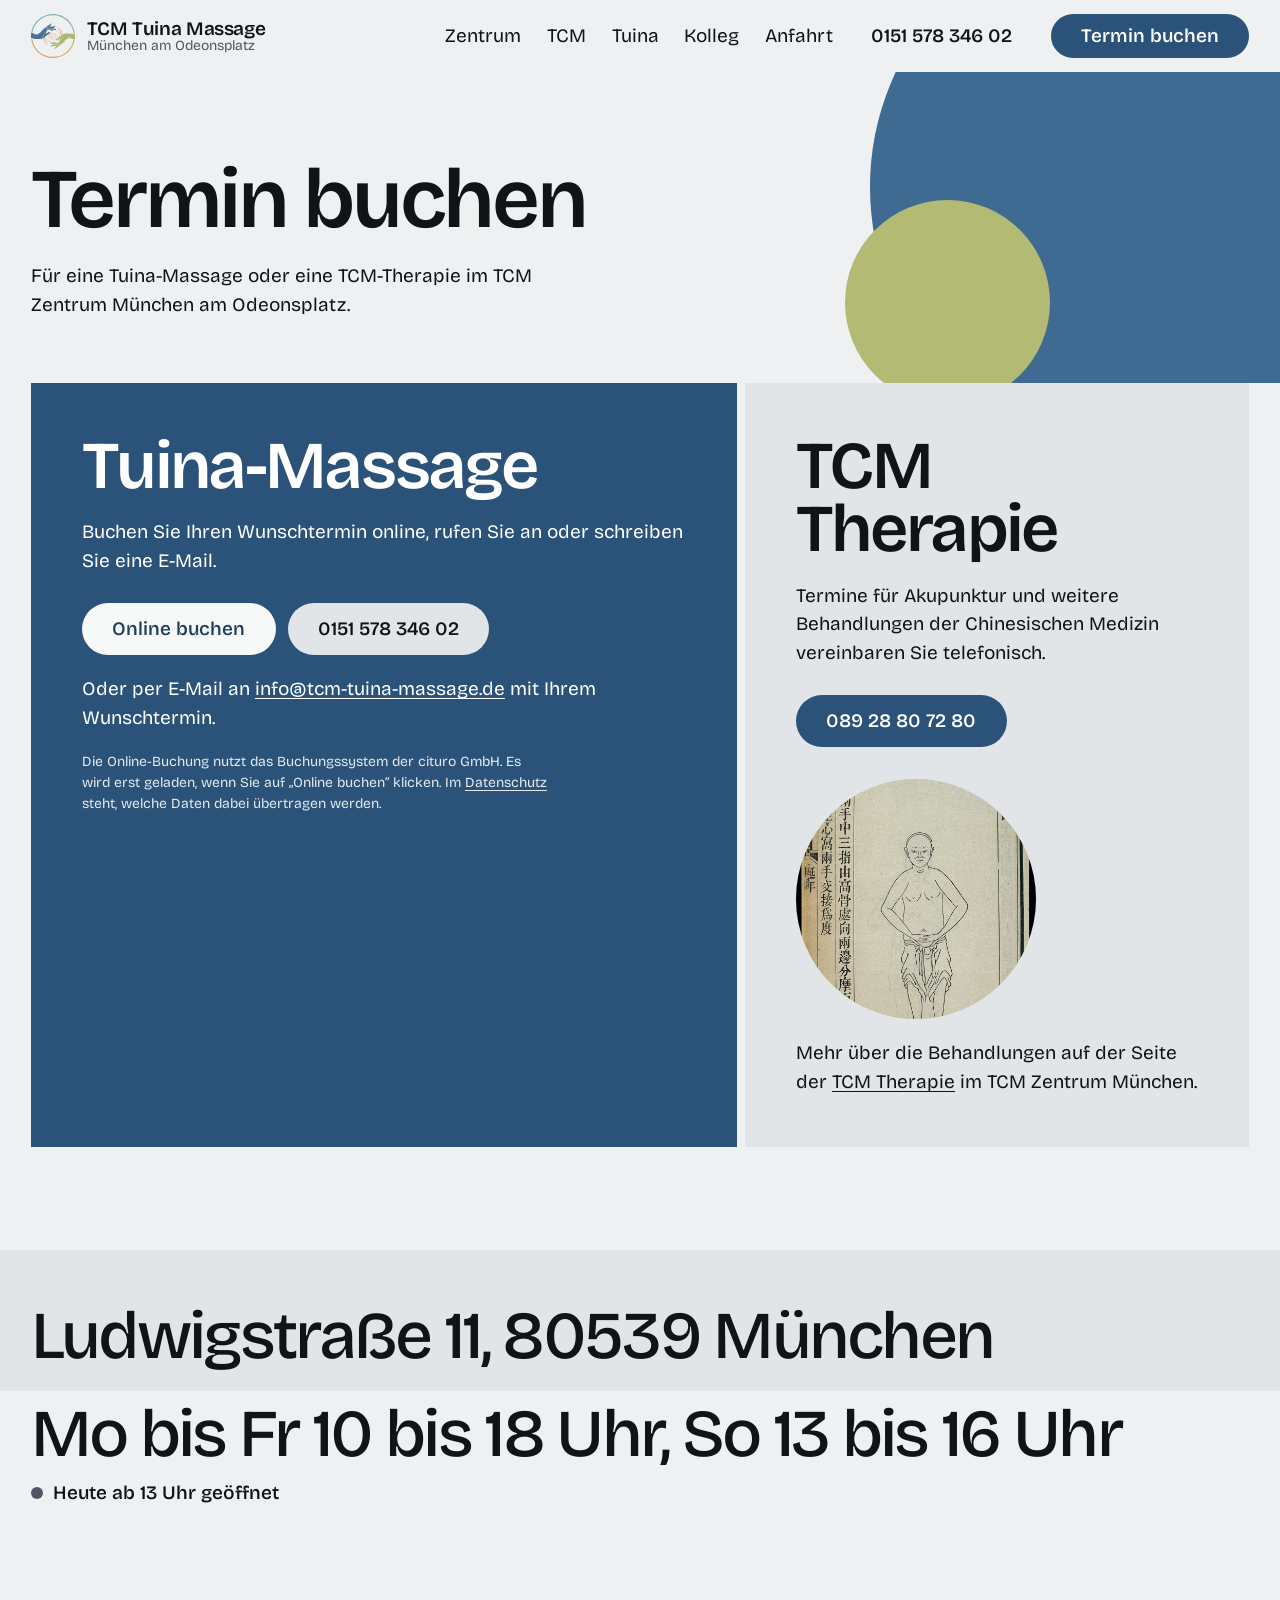
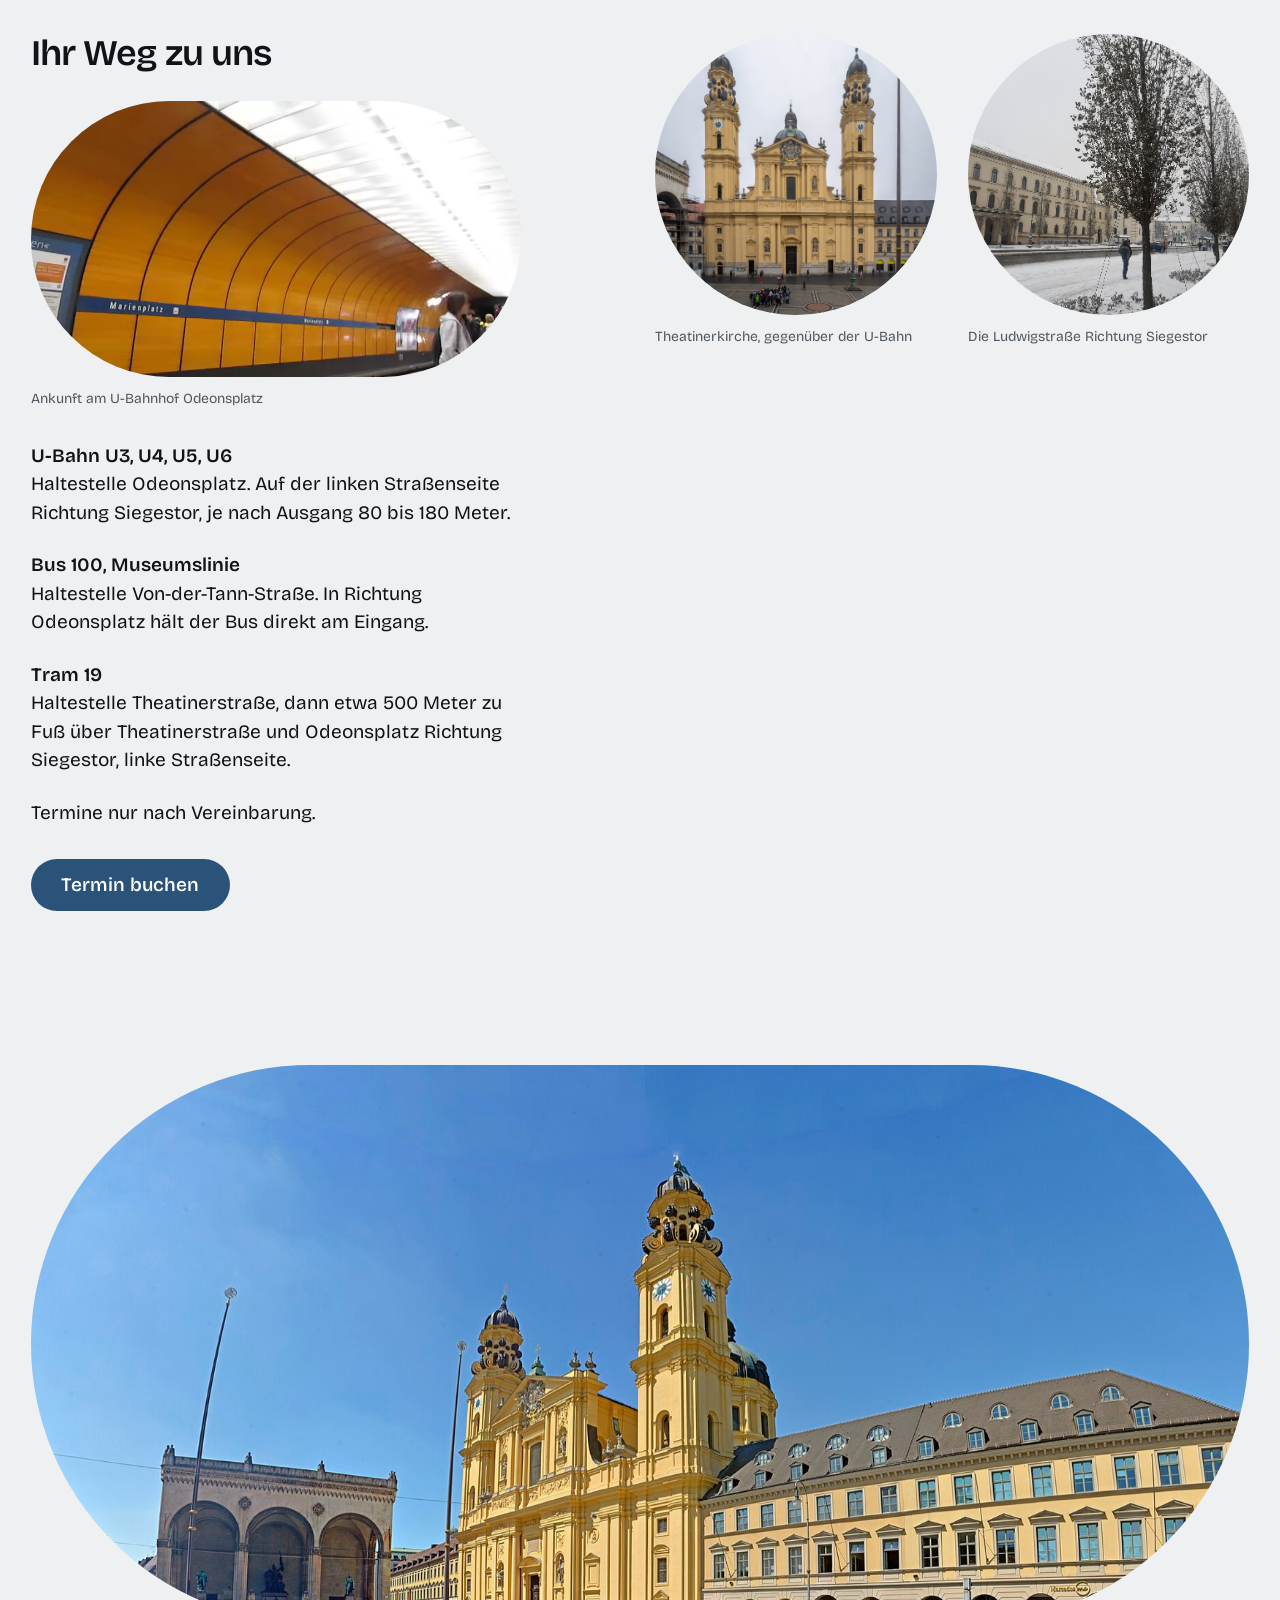
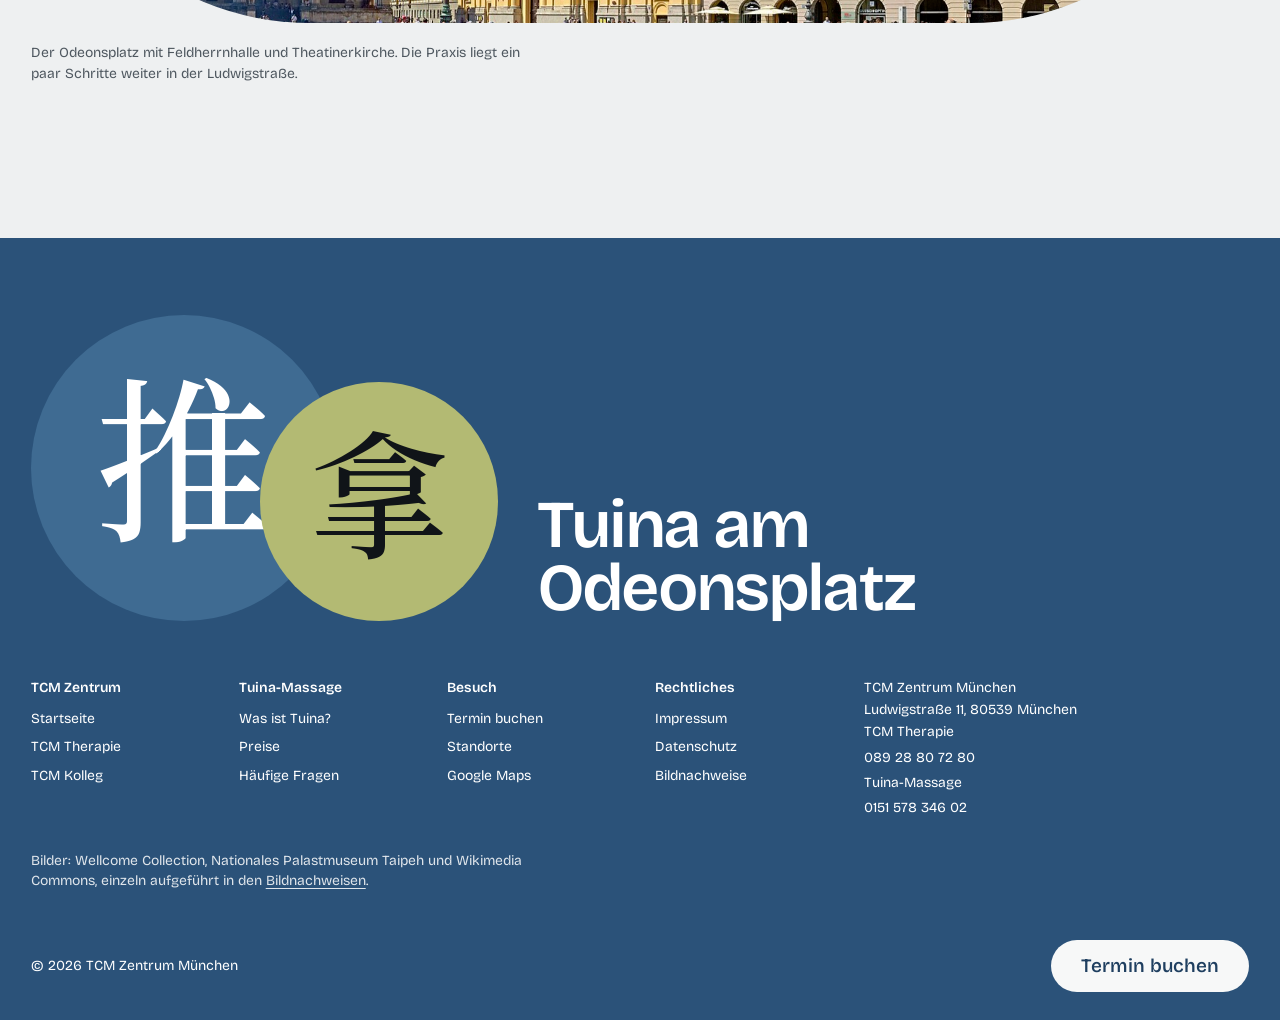
==== commit be7fcea9: "TCM Zentrum, TCM Therapie und TCM Kolleg in die Website aufgenommen - Neue Seiten /zentrum/, /tcm/ u" ====
--- a/Website_1/booking/index.html
+++ b/Website_1/booking/index.html
@@ -3,15 +3,15 @@
 <head>
 <meta charset="utf-8">
 <meta name="viewport" content="width=device-width, initial-scale=1">
-<title>Termin buchen | TCM Tuina Massage München am Odeonsplatz</title>
-<meta name="description" content="Termin für eine Tuina-Massage oder TCM-Therapie am Odeonsplatz in München buchen: online, telefonisch oder per E-Mail.">
+<title>Termin buchen | TCM Zentrum und Tuina-Massage am Odeonsplatz</title>
+<meta name="description" content="Termin für eine Tuina-Massage oder eine TCM-Therapie am Odeonsplatz in München buchen: online, telefonisch oder per E-Mail.">
 <link rel="canonical" href="https://tcm-tuina-massage.de/booking/">
-<meta property="og:title" content="Termin buchen | TCM Tuina Massage München am Odeonsplatz">
-<meta property="og:description" content="Termin für eine Tuina-Massage oder TCM-Therapie am Odeonsplatz in München buchen: online, telefonisch oder per E-Mail.">
+<meta property="og:title" content="Termin buchen | TCM Zentrum und Tuina-Massage am Odeonsplatz">
+<meta property="og:description" content="Termin für eine Tuina-Massage oder eine TCM-Therapie am Odeonsplatz in München buchen: online, telefonisch oder per E-Mail.">
 <meta property="og:image" content="https://tcm-tuina-massage.de/assets/img/odeonsplatz.jpg">
 <meta property="og:locale" content="de_DE">
 <meta name="theme-color" content="#eef0f1">
-<link rel="icon" href="../assets/img/tuina-logo.svg" type="image/svg+xml">
+<link rel="icon" href="../assets/img/tuina-logo.svg">
 <link rel="preload" href="../assets/fonts/bricolage-latin-wght-normal.woff2" as="font" type="font/woff2" crossorigin>
 <link rel="stylesheet" href="../assets/style.css">
 </head>
@@ -23,9 +23,10 @@
     <span>TCM Tuina Massage<small>München am Odeonsplatz</small></span>
   </a>
   <nav class="head-links" aria-label="Hauptnavigation">
-    <a href="../#tuina">Tuina</a>
-    <a href="../#preise">Preise</a>
-    <a href="../#fragen">Fragen</a>
+    <a href="../zentrum/">Zentrum</a>
+    <a href="../tcm/">TCM</a>
+    <a href="../">Tuina</a>
+    <a href="../tcm-kolleg/">Kolleg</a>
     <a href="../#anfahrt">Anfahrt</a>
   </nav>
   <a class="head-tel" href="tel:+4915157834602">0151 578 346 02</a>
@@ -33,16 +34,16 @@
   <details class="menu">
     <summary aria-label="Menü"><svg viewBox="0 0 24 24" fill="currentColor" aria-hidden="true"><circle cx="6" cy="12" r="2.2"/><circle cx="12" cy="12" r="2.2"/><circle cx="18" cy="12" r="2.2"/></svg></summary>
     <nav class="menu-panel" aria-label="Menü">
-      <a href="../#tuina">Was ist Tuina?</a>
-      <a href="../#preise">Preise</a>
+      <a href="../zentrum/">TCM Zentrum München</a>
+      <a href="../tcm/">TCM Therapie</a>
+      <a href="../">Tuina-Massage</a>
+      <a href="../tcm-kolleg/">TCM Kolleg</a>
+      <span class="sep"></span>
+      <a href="../#preise">Preise Tuina-Massage</a>
       <a href="../#fragen">Häufige Fragen</a>
-      <a href="../#anfahrt">Zeiten und Anfahrt</a>
+      <a href="../zentrum/#standorte">Standorte und Anfahrt</a>
       <a href="../booking/" aria-current="page">Termin buchen</a>
       <a href="tel:+4915157834602">Anrufen: 0151 578 346 02</a>
-      <span class="sep"></span>
-      <a href="https://tcm-muenchen.com/">TCM Zentrum München</a>
-      <a href="https://tcm-muenchen.com/tcm">TCM Therapie</a>
-      <a href="https://tcm-muenchen.com/tcm-kolleg">TCM Kolleg</a>
       <span class="sep"></span>
       <a href="../impressum/">Impressum</a>
       <a href="../datenschutz/">Datenschutz</a>
@@ -72,7 +73,7 @@
       <p>Termine für Akupunktur und weitere Behandlungen der Chinesischen Medizin vereinbaren Sie telefonisch.</p>
       <div class="actions"><a class="btn" href="tel:+498928807280">089 28 80 72 80</a></div>
       <div class="side-pic"><img src="../assets/img/holzschnitt-selbstmassage.jpg" alt="Chinesischer Holzschnitt: eine Figur massiert sich mit beiden Händen den Bauch" width="933" height="1400" loading="lazy" decoding="async"></div>
-      <p>Mehr über die Behandlungen auf der Seite der <a href="https://tcm-muenchen.com/tcm">TCM Therapie</a> im TCM Zentrum München.</p>
+      <p>Mehr über die Behandlungen auf der Seite der <a href="../tcm/">TCM Therapie</a> im TCM Zentrum München.</p>
     </div>
   </section>
   <section class="visit" style="padding-top:clamp(64px,8vw,120px)">
@@ -116,13 +117,13 @@
   <p class="foot-word">Tuina am Odeonsplatz</p>
   </div>
   <div class="foot-cols">
-    <div class="foot-col"><b>Behandlung</b><a href="../#tuina">Was ist Tuina?</a><a href="../#preise">Preise</a><a href="../#fragen">Häufige Fragen</a></div>
-    <div class="foot-col"><b>Besuch</b><a href="../booking/">Termin buchen</a><a href="../#anfahrt">Anfahrt</a><a href="https://www.google.de/maps/place/48.14502562430879N+11.57844559690281E" rel="noopener">Google Maps</a></div>
-    <div class="foot-col"><b>TCM Zentrum</b><a href="https://tcm-muenchen.com/">Startseite</a><a href="https://tcm-muenchen.com/tcm">TCM Therapie</a><a href="https://tcm-muenchen.com/tcm-kolleg">TCM Kolleg</a></div>
-    <div class="foot-col"><b>Rechtliches</b><a href="../impressum/">Impressum</a><a href="../datenschutz/">Datenschutz</a></div>
-    <div class="foot-addr">TCM Zentrum München<br>Ludwigstraße 11, 80539 München<br><a href="tel:+4915157834602">0151 578 346 02</a><a href="mailto:info@tcm-tuina-massage.de">info@tcm-tuina-massage.de</a></div>
+    <div class="foot-col"><b>TCM Zentrum</b><a href="../zentrum/">Startseite</a><a href="../tcm/">TCM Therapie</a><a href="../tcm-kolleg/">TCM Kolleg</a></div>
+    <div class="foot-col"><b>Tuina-Massage</b><a href="../">Was ist Tuina?</a><a href="../#preise">Preise</a><a href="../#fragen">Häufige Fragen</a></div>
+    <div class="foot-col"><b>Besuch</b><a href="../booking/">Termin buchen</a><a href="../zentrum/#standorte">Standorte</a><a href="https://www.google.de/maps/place/48.14502562430879N+11.57844559690281E" rel="noopener">Google Maps</a></div>
+    <div class="foot-col"><b>Rechtliches</b><a href="../impressum/">Impressum</a><a href="../datenschutz/">Datenschutz</a><a href="../impressum/#bildnachweise">Bildnachweise</a></div>
+    <div class="foot-addr">TCM Zentrum München<br>Ludwigstraße 11, 80539 München<br>TCM Therapie <a href="tel:+498928807280">089 28 80 72 80</a>Tuina-Massage <a href="tel:+4915157834602">0151 578 346 02</a></div>
   </div>
-  <p class="credits">Bilder: Wellcome Collection und Wikimedia Commons, einzeln aufgeführt in den <a href="../impressum/#bildnachweise">Bildnachweisen</a>.</p>
+  <p class="credits">Bilder: Wellcome Collection, Nationales Palastmuseum Taipeh und Wikimedia Commons, einzeln aufgeführt in den <a href="../impressum/#bildnachweise">Bildnachweisen</a>.</p>
   <div class="foot-last"><span>© 2026 TCM Zentrum München</span><a class="btn btn-light" href="../booking/" data-booking>Termin buchen</a></div>
 </footer>
 
--- a/Website_1/assets/style.css
+++ b/Website_1/assets/style.css
@@ -18,13 +18,13 @@
   unicode-range: U+0100-02BA, U+02BD-02C5, U+02C7-02CC, U+02CE-02D7, U+02DD-02FF, U+0304, U+0308, U+0329, U+1D00-1DBF, U+1E00-1E9F, U+1EF2-1EFF, U+2020, U+20A0-20AB, U+20AD-20C0, U+2113, U+2C60-2C7F, U+A720-A7FF;
 }
 
-/* Nur die drei Zeichen 推拿圖 aus Noto Serif SC (SIL OFL), 1,6 KB */
+/* Nur die auf der Website verwendeten chinesischen Zeichen aus Noto Serif SC (SIL OFL) */
 @font-face {
   font-family: "Tuina Han";
   src: url("fonts/noto-serif-sc-tuina.woff2") format("woff2");
   font-weight: 500;
   font-display: block;
-  unicode-range: U+5716, U+62FF, U+63A8;
+  unicode-range: U+4e2d, U+533b, U+5716, U+5b66, U+5c3c, U+6155, U+62ff, U+63a8, U+6cd5, U+7eac, U+8c36, U+9488, U+9662, U+9ed1;
 }
 
 :root {
@@ -454,3 +454,119 @@
 @media (prefers-reduced-motion: reduce) {
   .clip video { animation: none; }
 }
+
+/* ---------- Seiten des TCM Zentrums: gleiche Formen, gleiche Farben ---------- */
+
+/* Porträt im Kreis statt wechselnder Tafeln */
+.chart.portrait { background: var(--surface); }
+.chart.portrait img { opacity: 1; object-position: 50% 22%; }
+
+/* Leistungen als große Zeilen, jede in einem Tonschritt */
+.services { padding: var(--gap-section) 0 0; }
+.services h2 { font-size: var(--step-head); padding: 0 var(--margin) 40px; }
+.svc-list { list-style: none; margin: 0; padding: 0; }
+.svc { display: grid; grid-template-columns: repeat(12, minmax(0, 1fr)); column-gap: var(--margin); align-items: baseline; padding: clamp(22px, 2.6vw, 34px) var(--margin); }
+.svc:nth-child(odd) { background: var(--surface); }
+.svc h3 { grid-column: 1 / 6; font-size: var(--step-lead); }
+.svc p { grid-column: 6 / 12; max-width: 60ch; }
+.svc p a { font-weight: 550; white-space: nowrap; }
+.services .price-foot { padding: 0 var(--margin); }
+
+/* Ablauf: blaues Band, vier Schritte nebeneinander */
+.steps { margin: var(--gap-section) var(--margin) 0; padding: clamp(40px, 5vw, 72px) clamp(28px, 4vw, 56px); background: var(--tui-deep); color: var(--accent-ink); }
+.steps h2 { font-size: var(--step-head); margin-bottom: 48px; }
+.step-list { list-style: none; margin: 0; padding: 0; display: grid; grid-template-columns: repeat(4, minmax(0, 1fr)); gap: clamp(24px, 3vw, 48px); }
+.step-list li::before { content: ""; display: block; width: 44px; height: 44px; border-radius: 50%; background: var(--na); margin-bottom: 20px; }
+.step-list li:nth-child(even)::before { background: var(--teal); }
+.step-list h3 { margin-bottom: 10px; }
+
+/* Zwei Standorte */
+.places .way { align-items: start; }
+.places .way-text { grid-column: 1 / 7; }
+.places .way-text.berg { grid-column: 7 / 13; }
+.clip img { display: block; width: 100%; height: auto; aspect-ratio: 16 / 9; object-fit: cover; border-radius: 999px; background: var(--surface); }
+
+/* Broschüre und Hinweis */
+.download { padding: var(--gap-section) var(--margin) 0; }
+.download-inner { background: var(--na); padding: clamp(32px, 4vw, 56px); display: grid; grid-template-columns: 1fr auto; gap: 16px 48px; align-items: end; }
+.download-inner h2 { font-size: var(--step-head); grid-column: 1 / -1; }
+.download-inner p { max-width: 52ch; }
+.download-inner .btn-light { background: var(--ink); color: var(--paper); }
+.download-inner .btn-light:hover { background: var(--tui-darker); color: var(--paper); }
+.disclaimer-line { margin-top: 20px; font-size: var(--step-small); color: var(--muted); max-width: 60ch; }
+
+/* Philosophie: hohes Bild links, Text rechts */
+.philo { display: grid; grid-template-columns: repeat(12, minmax(0, 1fr)); column-gap: var(--margin); padding: var(--gap-section) var(--margin) 0; align-items: start; }
+.philo-pic { grid-column: 1 / 5; display: grid; gap: 12px; }
+.philo-pic img { width: 100%; height: auto; border-radius: 999px 999px 0 0; background: var(--surface); }
+.philo-pic figcaption { font-size: var(--step-small); color: var(--muted); }
+.philo-text { grid-column: 6 / 12; display: grid; gap: 20px; align-content: start; }
+.philo-text h2 { font-size: var(--step-head); }
+.philo-text h3 { margin-top: 12px; }
+blockquote { margin: 8px 0; padding: 28px 32px; background: var(--surface); }
+blockquote p { font-size: var(--step-lead); line-height: 1.2; font-weight: 500; letter-spacing: -0.02em; max-width: 30ch; }
+blockquote footer { margin-top: 12px; font-size: var(--step-small); color: var(--muted); }
+blockquote.light { background: var(--tui-darker); padding: 24px 28px; }
+blockquote.light p { font-size: var(--step-body); line-height: 1.5; letter-spacing: 0; font-weight: 400; max-width: none; }
+blockquote.light footer { color: var(--accent-ink); opacity: 0.85; }
+.bagua { width: min(260px, 60%); aspect-ratio: 1; border-radius: 50%; overflow: hidden; background: #fff; }
+.bagua img { width: 100%; height: 100%; object-fit: cover; }
+.note-dark { font-size: var(--step-small); color: var(--muted); max-width: 60ch; }
+.points.dark li::before { background: var(--tui); }
+
+/* Behandlungsmethoden: Liste mit runden Bildern, zweispaltig */
+.methods { padding: var(--gap-section) var(--margin) 0; }
+.methods h2 { font-size: var(--step-head); margin-bottom: 48px; }
+.method-list { display: grid; grid-template-columns: 1fr 1fr; gap: 56px var(--margin); }
+.method { display: grid; grid-template-columns: clamp(96px, 11vw, 160px) 1fr; gap: 28px; align-items: start; }
+.method:nth-child(4n+2), .method:nth-child(4n+3) { transform: translateY(0); }
+.m-pic { aspect-ratio: 1; border-radius: 50%; overflow: hidden; background: #d9cfb6; }
+.m-pic img { width: 100%; height: 100%; object-fit: cover; }
+.method h3 { margin-bottom: 8px; }
+.method p { max-width: 52ch; }
+.methods .price-foot { margin-top: 40px; }
+
+/* Kolleg */
+.kolleg-top { display: grid; grid-template-columns: auto 1fr; column-gap: clamp(24px, 4vw, 56px); align-items: center; }
+.kolleg-logo { grid-row: 1 / 4; width: clamp(96px, 14vw, 200px); height: auto; }
+.kolleg-top > :not(.kolleg-logo) { grid-column: 2; }
+.kolleg-top p { margin-top: 16px; }
+.kolleg-top .han-line { font-size: var(--step-lead); margin-top: 18px; letter-spacing: 0.04em; }
+.courses { grid-template-columns: repeat(3, minmax(0, 1fr)); }
+.courses .price-head { width: calc(33.333% - 6px); }
+.courses .t30 { grid-column: 1; height: 360px; }
+.courses .t60 { grid-column: 2; height: 560px; }
+.courses .t90 { grid-column: 3; height: 640px; }
+.courses .amount { font-size: var(--step-lead); margin-top: 6px; }
+.course-lines { list-style: none; padding: 0; margin: auto 0 0; display: grid; gap: 6px; font-size: var(--step-small); }
+.course-lines li { display: flex; gap: 10px; }
+.course-lines li::before { content: ""; flex: none; width: 0.6em; height: 0.6em; margin-top: 0.42em; border-radius: 50%; background: currentColor; opacity: 0.7; }
+
+@media (max-width: 900px) {
+  .svc { grid-template-columns: 1fr; row-gap: 6px; }
+  .svc h3, .svc p { grid-column: 1; }
+  .step-list { grid-template-columns: 1fr 1fr; }
+  .places .way-text, .places .way-text.berg { grid-column: 1; }
+  .download-inner { grid-template-columns: 1fr; }
+  .philo { grid-template-columns: 1fr; row-gap: 40px; }
+  .philo-pic, .philo-text { grid-column: 1; }
+  .philo-pic { max-width: 320px; }
+  .method-list { grid-template-columns: 1fr; gap: 40px; }
+  .method { grid-template-columns: 96px 1fr; gap: 20px; }
+  .kolleg-top { grid-template-columns: 1fr; }
+  .kolleg-logo { grid-row: auto; margin-bottom: 20px; }
+  .kolleg-top > :not(.kolleg-logo) { grid-column: 1; }
+  .courses { grid-template-columns: 1fr; }
+  .courses .price-head { width: auto; }
+  .courses .t30, .courses .t60, .courses .t90 { grid-column: 1; height: auto; }
+}
+@media (max-width: 520px) {
+  .step-list { grid-template-columns: 1fr; }
+}
+
+.download-inner { position: relative; }
+.dl-pic { grid-column: 2; grid-row: 1 / 4; justify-self: end; width: clamp(120px, 14vw, 200px); aspect-ratio: 1; border-radius: 50%; overflow: hidden; background: #d9cfb6; }
+.dl-pic img { width: 100%; height: 100%; object-fit: cover; object-position: 50% 30%; }
+.download-inner h2 { grid-column: 1; }
+.download-inner p, .download-inner .btn { grid-column: 1; justify-self: start; }
+@media (max-width: 900px) { .dl-pic { grid-column: 1; grid-row: auto; justify-self: start; } }
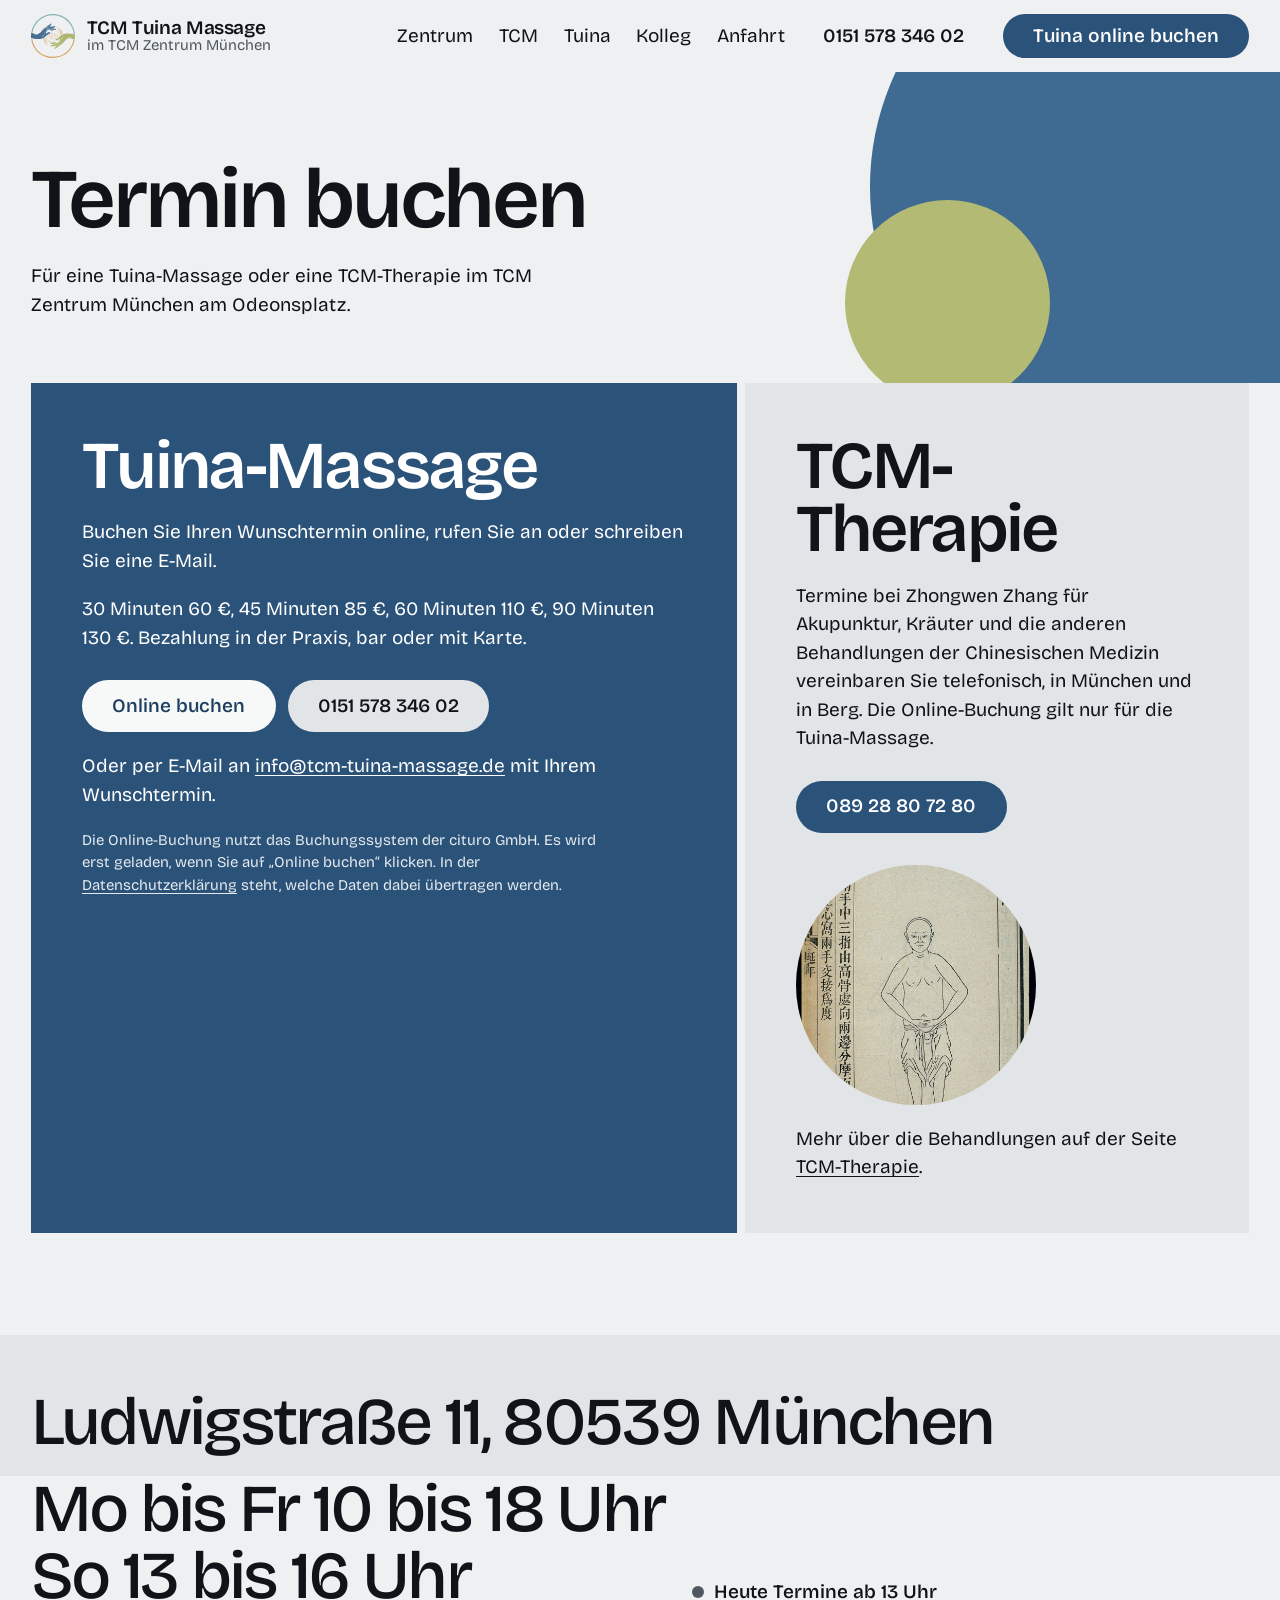
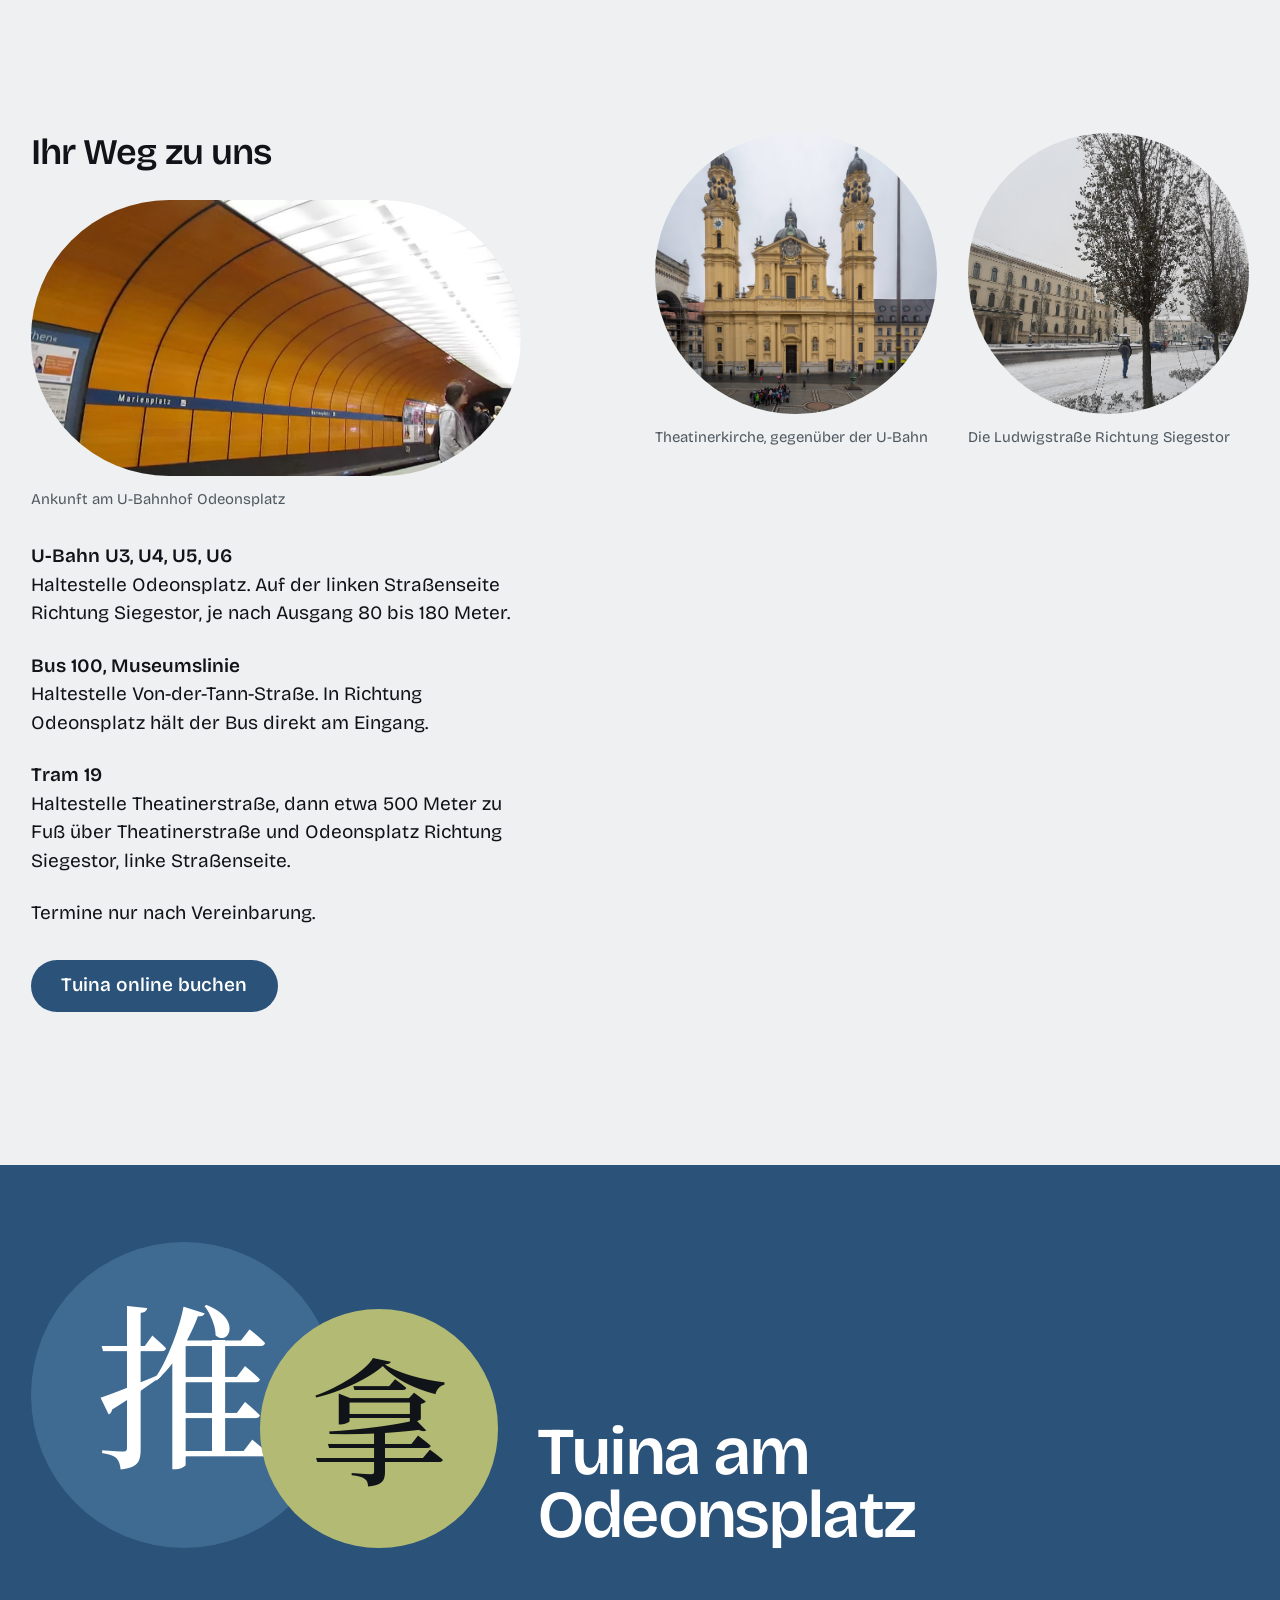
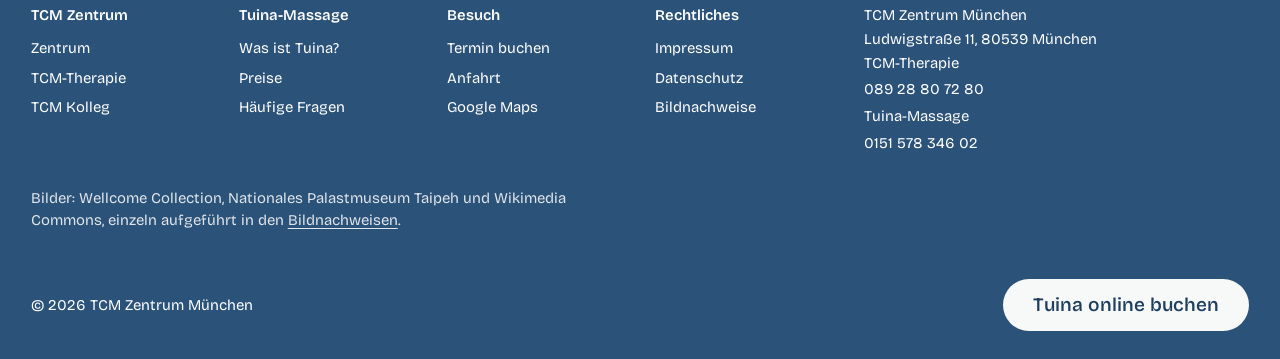
==== commit e4cc317d: "Feinschliff aus Kundensicht: Buchungswege, Rechtliches, Texte - Broschüren mit Indikationslisten und" ====
--- a/Website_1/booking/index.html
+++ b/Website_1/booking/index.html
@@ -4,46 +4,47 @@
 <meta charset="utf-8">
 <meta name="viewport" content="width=device-width, initial-scale=1">
 <title>Termin buchen | TCM Zentrum und Tuina-Massage am Odeonsplatz</title>
-<meta name="description" content="Termin für eine Tuina-Massage oder eine TCM-Therapie am Odeonsplatz in München buchen: online, telefonisch oder per E-Mail.">
+<meta name="description" content="Termin für eine Tuina-Massage oder eine TCM-Therapie am Odeonsplatz in München: Tuina online, telefonisch oder per E-Mail, TCM-Therapie telefonisch.">
 <link rel="canonical" href="https://tcm-tuina-massage.de/booking/">
 <meta property="og:title" content="Termin buchen | TCM Zentrum und Tuina-Massage am Odeonsplatz">
-<meta property="og:description" content="Termin für eine Tuina-Massage oder eine TCM-Therapie am Odeonsplatz in München buchen: online, telefonisch oder per E-Mail.">
+<meta property="og:description" content="Termin für eine Tuina-Massage oder eine TCM-Therapie am Odeonsplatz in München: Tuina online, telefonisch oder per E-Mail, TCM-Therapie telefonisch.">
 <meta property="og:image" content="https://tcm-tuina-massage.de/assets/img/odeonsplatz.jpg">
 <meta property="og:locale" content="de_DE">
 <meta name="theme-color" content="#eef0f1">
 <link rel="icon" href="../assets/img/tuina-logo.svg">
 <link rel="preload" href="../assets/fonts/bricolage-latin-wght-normal.woff2" as="font" type="font/woff2" crossorigin>
-<link rel="stylesheet" href="../assets/style.css">
+<link rel="stylesheet" href="../assets/style.css?v=e03aa3bc">
 </head>
 <body>
 <a class="skip" href="#inhalt">Zum Inhalt springen</a>
 <header class="site-head">
   <a class="mark" href="../" aria-label="TCM Tuina Massage, Startseite">
     <img src="../assets/img/tuina-logo.svg" alt="" width="44" height="44">
-    <span>TCM Tuina Massage<small>München am Odeonsplatz</small></span>
+    <span>TCM Tuina Massage<small>im TCM Zentrum München</small></span>
   </a>
   <nav class="head-links" aria-label="Hauptnavigation">
     <a href="../zentrum/">Zentrum</a>
     <a href="../tcm/">TCM</a>
     <a href="../">Tuina</a>
     <a href="../tcm-kolleg/">Kolleg</a>
-    <a href="../#anfahrt">Anfahrt</a>
+    <a href="#anfahrt">Anfahrt</a>
   </nav>
   <a class="head-tel" href="tel:+4915157834602">0151 578 346 02</a>
-  <a class="btn" href="../booking/" data-booking>Termin buchen</a>
+  <a class="btn" href="../booking/" data-booking>Tuina online buchen</a>
   <details class="menu">
     <summary aria-label="Menü"><svg viewBox="0 0 24 24" fill="currentColor" aria-hidden="true"><circle cx="6" cy="12" r="2.2"/><circle cx="12" cy="12" r="2.2"/><circle cx="18" cy="12" r="2.2"/></svg></summary>
     <nav class="menu-panel" aria-label="Menü">
       <a href="../zentrum/">TCM Zentrum München</a>
-      <a href="../tcm/">TCM Therapie</a>
+      <a href="../tcm/">TCM-Therapie</a>
       <a href="../">Tuina-Massage</a>
       <a href="../tcm-kolleg/">TCM Kolleg</a>
       <span class="sep"></span>
       <a href="../#preise">Preise Tuina-Massage</a>
-      <a href="../#fragen">Häufige Fragen</a>
-      <a href="../zentrum/#standorte">Standorte und Anfahrt</a>
+      <a href="../#fragen">Fragen zur Tuina-Massage</a>
+      <a href="#anfahrt">Zeiten und Anfahrt</a>
       <a href="../booking/" aria-current="page">Termin buchen</a>
-      <a href="tel:+4915157834602">Anrufen: 0151 578 346 02</a>
+      <a href="tel:+4915157834602">Tuina-Massage: 0151 578 346 02</a>
+      <a href="tel:+498928807280">TCM-Therapie: 089 28 80 72 80</a>
       <span class="sep"></span>
       <a href="../impressum/">Impressum</a>
       <a href="../datenschutz/">Datenschutz</a>
@@ -61,25 +62,26 @@
     <div class="book-main">
       <h2>Tuina-Massage</h2>
       <p>Buchen Sie Ihren Wunschtermin online, rufen Sie an oder schreiben Sie eine E-Mail.</p>
+      <p>30 Minuten 60 €, 45 Minuten 85 €, 60 Minuten 110 €, 90 Minuten 130 €. Bezahlung in der Praxis, bar oder mit Karte.</p>
       <div class="actions">
         <a class="btn btn-light" href="../booking/" data-booking>Online buchen</a>
         <a class="btn btn-quiet" href="tel:+4915157834602">0151 578 346 02</a>
       </div>
       <p>Oder per E-Mail an <a href="mailto:info@tcm-tuina-massage.de?subject=Terminanfrage%20TCM%20Tuina%20Massage">info@tcm-tuina-massage.de</a> mit Ihrem Wunschtermin.</p>
-      <p class="hint">Die Online-Buchung nutzt das Buchungssystem der cituro GmbH. Es wird erst geladen, wenn Sie auf „Online buchen“ klicken. Im <a href="../datenschutz/#buchung">Datenschutz</a> steht, welche Daten dabei übertragen werden.</p>
+      <p class="hint">Die Online-Buchung nutzt das Buchungssystem der cituro GmbH. Es wird erst geladen, wenn Sie auf „Online buchen“ klicken. In der <a href="../datenschutz/#buchung">Datenschutzerklärung</a> steht, welche Daten dabei übertragen werden.</p>
     </div>
-    <div class="book-side">
-      <h2>TCM Therapie</h2>
-      <p>Termine für Akupunktur und weitere Behandlungen der Chinesischen Medizin vereinbaren Sie telefonisch.</p>
+    <div class="book-side" id="tcm-termin">
+      <h2>TCM-Therapie</h2>
+      <p>Termine bei Zhongwen Zhang für Akupunktur, Kräuter und die anderen Behandlungen der Chinesischen Medizin vereinbaren Sie telefonisch, in München und in Berg. Die Online-Buchung gilt nur für die Tuina-Massage.</p>
       <div class="actions"><a class="btn" href="tel:+498928807280">089 28 80 72 80</a></div>
       <div class="side-pic"><img src="../assets/img/holzschnitt-selbstmassage.jpg" alt="Chinesischer Holzschnitt: eine Figur massiert sich mit beiden Händen den Bauch" width="933" height="1400" loading="lazy" decoding="async"></div>
-      <p>Mehr über die Behandlungen auf der Seite der <a href="../tcm/">TCM Therapie</a> im TCM Zentrum München.</p>
+      <p>Mehr über die Behandlungen auf der Seite <a href="../tcm/">TCM-Therapie</a>.</p>
     </div>
   </section>
-  <section class="visit" style="padding-top:clamp(64px,8vw,120px)">
+  <section class="visit" id="anfahrt" style="padding-top:clamp(64px,8vw,120px)">
     <div class="rows">
       <a href="https://www.google.de/maps/place/48.14502562430879N+11.57844559690281E" rel="noopener">Ludwigstraße 11, 80539 München</a>
-      <div class="row row-hours"><span>Mo bis Fr 10 bis 18 Uhr, So 13 bis 16 Uhr</span><span class="today" data-today hidden></span></div>
+      <div class="row row-hours"><span>Mo bis Fr 10 bis 18 Uhr<br>So 13 bis 16 Uhr</span><span class="today" data-today hidden></span></div>
     </div>
     <div class="way">
       <div class="way-text" data-reveal>
@@ -90,11 +92,11 @@
           </video>
           <figcaption>Ankunft am U-Bahnhof Odeonsplatz</figcaption>
         </figure>
-        <p><b>U-Bahn U3, U4, U5, U6</b>Haltestelle Odeonsplatz. Auf der linken Straßenseite Richtung Siegestor, je nach Ausgang 80 bis 180 Meter.</p>
+        <p><b>U-Bahn U3, U4, U5, U6</b>Haltestelle Odeonsplatz. Auf der linken Straßenseite Richtung Siegestor, je nach Ausgang 80 bis 180 Meter.</p>
         <p><b>Bus 100, Museumslinie</b>Haltestelle Von-der-Tann-Straße. In Richtung Odeonsplatz hält der Bus direkt am Eingang.</p>
-        <p><b>Tram 19</b>Haltestelle Theatinerstraße, dann etwa 500 Meter zu Fuß über Theatinerstraße und Odeonsplatz Richtung Siegestor, linke Straßenseite.</p>
+        <p><b>Tram 19</b>Haltestelle Theatinerstraße, dann etwa 500 Meter zu Fuß über Theatinerstraße und Odeonsplatz Richtung Siegestor, linke Straßenseite.</p>
         <p>Termine nur nach Vereinbarung.</p>
-        <a class="btn" href="../booking/" data-booking>Termin buchen</a>
+        <a class="btn" href="../booking/" data-booking>Tuina online buchen</a>
       </div>
       <div class="way-pics" data-reveal>
         <figure><div class="circle"><img src="../assets/img/theatinerkirche.jpg" alt="Die gelbe Fassade der Theatinerkirche am Odeonsplatz" width="1215" height="1400" loading="lazy" decoding="async"></div><figcaption>Theatinerkirche, gegenüber der U-Bahn</figcaption></figure>
@@ -103,10 +105,6 @@
     </div>
 
   </section>
-  <figure class="band">
-    <img src="../assets/img/odeonsplatz.jpg" alt="Der Odeonsplatz in München mit Feldherrnhalle und Theatinerkirche an einem Sommertag" width="1800" height="880" loading="lazy" decoding="async">
-  </figure>
-  <p class="price-foot band-note">Der Odeonsplatz mit Feldherrnhalle und Theatinerkirche. Die Praxis liegt ein paar Schritte weiter in der Ludwigstraße.</p>
 
 </main>
 <footer class="site-foot">
@@ -117,25 +115,25 @@
   <p class="foot-word">Tuina am Odeonsplatz</p>
   </div>
   <div class="foot-cols">
-    <div class="foot-col"><b>TCM Zentrum</b><a href="../zentrum/">Startseite</a><a href="../tcm/">TCM Therapie</a><a href="../tcm-kolleg/">TCM Kolleg</a></div>
+    <div class="foot-col"><b>TCM Zentrum</b><a href="../zentrum/">Zentrum</a><a href="../tcm/">TCM-Therapie</a><a href="../tcm-kolleg/">TCM Kolleg</a></div>
     <div class="foot-col"><b>Tuina-Massage</b><a href="../">Was ist Tuina?</a><a href="../#preise">Preise</a><a href="../#fragen">Häufige Fragen</a></div>
-    <div class="foot-col"><b>Besuch</b><a href="../booking/">Termin buchen</a><a href="../zentrum/#standorte">Standorte</a><a href="https://www.google.de/maps/place/48.14502562430879N+11.57844559690281E" rel="noopener">Google Maps</a></div>
+    <div class="foot-col"><b>Besuch</b><a href="../booking/">Termin buchen</a><a href="#anfahrt">Anfahrt</a><a href="https://www.google.de/maps/place/48.14502562430879N+11.57844559690281E" rel="noopener">Google Maps</a></div>
     <div class="foot-col"><b>Rechtliches</b><a href="../impressum/">Impressum</a><a href="../datenschutz/">Datenschutz</a><a href="../impressum/#bildnachweise">Bildnachweise</a></div>
-    <div class="foot-addr">TCM Zentrum München<br>Ludwigstraße 11, 80539 München<br>TCM Therapie <a href="tel:+498928807280">089 28 80 72 80</a>Tuina-Massage <a href="tel:+4915157834602">0151 578 346 02</a></div>
+    <div class="foot-addr">TCM Zentrum München<br>Ludwigstraße 11, 80539 München<br>TCM-Therapie <a href="tel:+498928807280">089 28 80 72 80</a>Tuina-Massage <a href="tel:+4915157834602">0151 578 346 02</a></div>
   </div>
   <p class="credits">Bilder: Wellcome Collection, Nationales Palastmuseum Taipeh und Wikimedia Commons, einzeln aufgeführt in den <a href="../impressum/#bildnachweise">Bildnachweisen</a>.</p>
-  <div class="foot-last"><span>© 2026 TCM Zentrum München</span><a class="btn btn-light" href="../booking/" data-booking>Termin buchen</a></div>
+  <div class="foot-last"><span>© 2026 TCM Zentrum München</span><a class="btn btn-light" href="../booking/" data-booking>Tuina online buchen</a></div>
 </footer>
 
 <dialog class="booking" id="booking" aria-labelledby="booking-title">
   <div class="booking-inner">
     <div class="booking-bar">
-      <div><b id="booking-title">Online-Termin buchen</b><small>Buchungssystem der cituro GmbH, siehe <a href="../datenschutz/#buchung">Datenschutz</a></small></div>
+      <div><b id="booking-title">Tuina-Massage online buchen</b><small>Lieber telefonisch? <a href="tel:+4915157834602">0151 578 346 02</a></small><small>Buchungssystem der cituro GmbH, siehe <a href="../datenschutz/#buchung">Datenschutzerklärung</a></small></div>
       <button class="booking-close" type="button" data-booking-close aria-label="Schließen"><svg viewBox="0 0 24 24" fill="none" stroke="currentColor" stroke-width="2.4" stroke-linecap="round" aria-hidden="true"><path d="M5 5l14 14M19 5L5 19"/></svg></button>
     </div>
     <iframe title="Online-Terminbuchung TCM Tuina Massage" data-src="https://app.cituro.com/booking/tcm-tuina-massage"></iframe>
   </div>
 </dialog>
-<script src="../assets/main.js" defer></script>
+<script src="../assets/main.js?v=e03aa3bc" defer></script>
 </body>
 </html>
--- a/Website_1/assets/style.css
+++ b/Website_1/assets/style.css
@@ -42,7 +42,7 @@
   --paper: #f7f8f8;
   --accent-ink: #ffffff;
 
-  --step-small: clamp(0.8125rem, 0.79rem + 0.1vw, 0.875rem);
+  --step-small: clamp(0.875rem, 0.85rem + 0.1vw, 0.9375rem);
   --step-body: clamp(1.0625rem, 1rem + 0.25vw, 1.1875rem);
   --step-lead: clamp(1.375rem, 1rem + 1.6vw, 2.25rem);
   --step-head: clamp(2.25rem, 1.3rem + 3.6vw, 4.25rem);
@@ -138,6 +138,8 @@
 .hero h1 { font-size: var(--step-display); line-height: 0.92; max-width: 14ch; }
 .hero p { margin-top: 28px; max-width: 34ch; font-size: var(--step-body); }
 .hero .btn { margin-top: 32px; }
+.hero-tel { display: block; width: max-content; margin-top: 14px; padding: 8px 0; text-decoration: none; font-weight: 550; }
+.hero-tel:hover { text-decoration: underline; }
 .orbs { position: absolute; inset: 0; z-index: 1; pointer-events: none; }
 .orb {
   position: absolute; border-radius: 50%; display: grid; place-items: center;
@@ -342,6 +344,8 @@
 .booking-bar { display: flex; align-items: center; gap: 16px; padding: 14px 16px 14px 20px; background: var(--surface); }
 .booking-bar b { display: block; font-weight: 600; }
 .booking-bar small { display: block; font-size: var(--step-small); color: var(--muted); line-height: 1.35; }
+.booking-bar small + small { margin-top: 2px; }
+html:has(dialog.booking[open]) { overflow: hidden; }
 .booking-close { margin-left: auto; flex: none; width: 44px; height: 44px; border-radius: 50%; border: 0; background: var(--paper); color: var(--ink); cursor: pointer; display: grid; place-items: center; transition: transform 140ms var(--ease-out); }
 .booking-close:active { transform: scale(0.92); }
 .booking-close svg { width: 18px; height: 18px; }
@@ -419,6 +423,7 @@
   .foot-cols { grid-template-columns: 1fr 1fr; row-gap: 28px; }
   .foot-col, .foot-addr { grid-column: auto; }
   .foot-addr { grid-column: 1 / -1; }
+  .foot-cols a { padding: 9px 0; }
   .foot-mark { height: 22svh; min-height: 150px; }
   .foot-mark span { font-size: 12svh; }
   .foot-mark .m-na { margin-left: -6svh; }
@@ -470,7 +475,8 @@
 .svc h3 { grid-column: 1 / 6; font-size: var(--step-lead); }
 .svc p { grid-column: 6 / 12; max-width: 60ch; }
 .svc p a { font-weight: 550; white-space: nowrap; }
-.services .price-foot { padding: 0 var(--margin); }
+.services .price-foot { padding: 0 var(--margin); margin-top: 32px; font-size: var(--step-body); color: var(--ink); }
+.services .price-foot a { font-weight: 550; }
 
 /* Ablauf: blaues Band, vier Schritte nebeneinander */
 .steps { margin: var(--gap-section) var(--margin) 0; padding: clamp(40px, 5vw, 72px) clamp(28px, 4vw, 56px); background: var(--tui-deep); color: var(--accent-ink); }
@@ -486,7 +492,7 @@
 .places .way-text.berg { grid-column: 7 / 13; }
 .clip img { display: block; width: 100%; height: auto; aspect-ratio: 16 / 9; object-fit: cover; border-radius: 999px; background: var(--surface); }
 
-/* Broschüre und Hinweis */
+/* Abschlusskasten und Hinweis */
 .download { padding: var(--gap-section) var(--margin) 0; }
 .download-inner { background: var(--na); padding: clamp(32px, 4vw, 56px); display: grid; grid-template-columns: 1fr auto; gap: 16px 48px; align-items: end; }
 .download-inner h2 { font-size: var(--step-head); grid-column: 1 / -1; }
@@ -528,15 +534,16 @@
 
 /* Kolleg */
 .kolleg-top { display: grid; grid-template-columns: auto 1fr; column-gap: clamp(24px, 4vw, 56px); align-items: center; }
-.kolleg-logo { grid-row: 1 / 4; width: clamp(96px, 14vw, 200px); height: auto; }
+.kolleg-logo { grid-row: 1 / 5; width: clamp(96px, 14vw, 200px); height: auto; }
 .kolleg-top > :not(.kolleg-logo) { grid-column: 2; }
 .kolleg-top p { margin-top: 16px; }
+.kolleg-top .btn { justify-self: start; margin-top: 28px; }
 .kolleg-top .han-line { font-size: var(--step-lead); margin-top: 18px; letter-spacing: 0.04em; }
 .courses { grid-template-columns: repeat(3, minmax(0, 1fr)); }
 .courses .price-head { width: calc(33.333% - 6px); }
-.courses .t30 { grid-column: 1; height: 360px; }
-.courses .t60 { grid-column: 2; height: 560px; }
-.courses .t90 { grid-column: 3; height: 640px; }
+.courses .t30 { grid-column: 1; height: auto; min-height: 360px; }
+.courses .t60 { grid-column: 2; height: auto; min-height: 560px; }
+.courses .t90 { grid-column: 3; height: auto; min-height: 640px; }
 .courses .amount { font-size: var(--step-lead); margin-top: 6px; }
 .course-lines { list-style: none; padding: 0; margin: auto 0 0; display: grid; gap: 6px; font-size: var(--step-small); }
 .course-lines li { display: flex; gap: 10px; }
@@ -558,7 +565,7 @@
   .kolleg-top > :not(.kolleg-logo) { grid-column: 1; }
   .courses { grid-template-columns: 1fr; }
   .courses .price-head { width: auto; }
-  .courses .t30, .courses .t60, .courses .t90 { grid-column: 1; height: auto; }
+  .courses .t30, .courses .t60, .courses .t90 { grid-column: 1; height: auto; min-height: 0; }
 }
 @media (max-width: 520px) {
   .step-list { grid-template-columns: 1fr; }
@@ -570,3 +577,4 @@
 .download-inner h2 { grid-column: 1; }
 .download-inner p, .download-inner .btn { grid-column: 1; justify-self: start; }
 @media (max-width: 900px) { .dl-pic { grid-column: 1; grid-row: auto; justify-self: start; } }
+.price-foot a[href^="mailto"] { white-space: nowrap; }
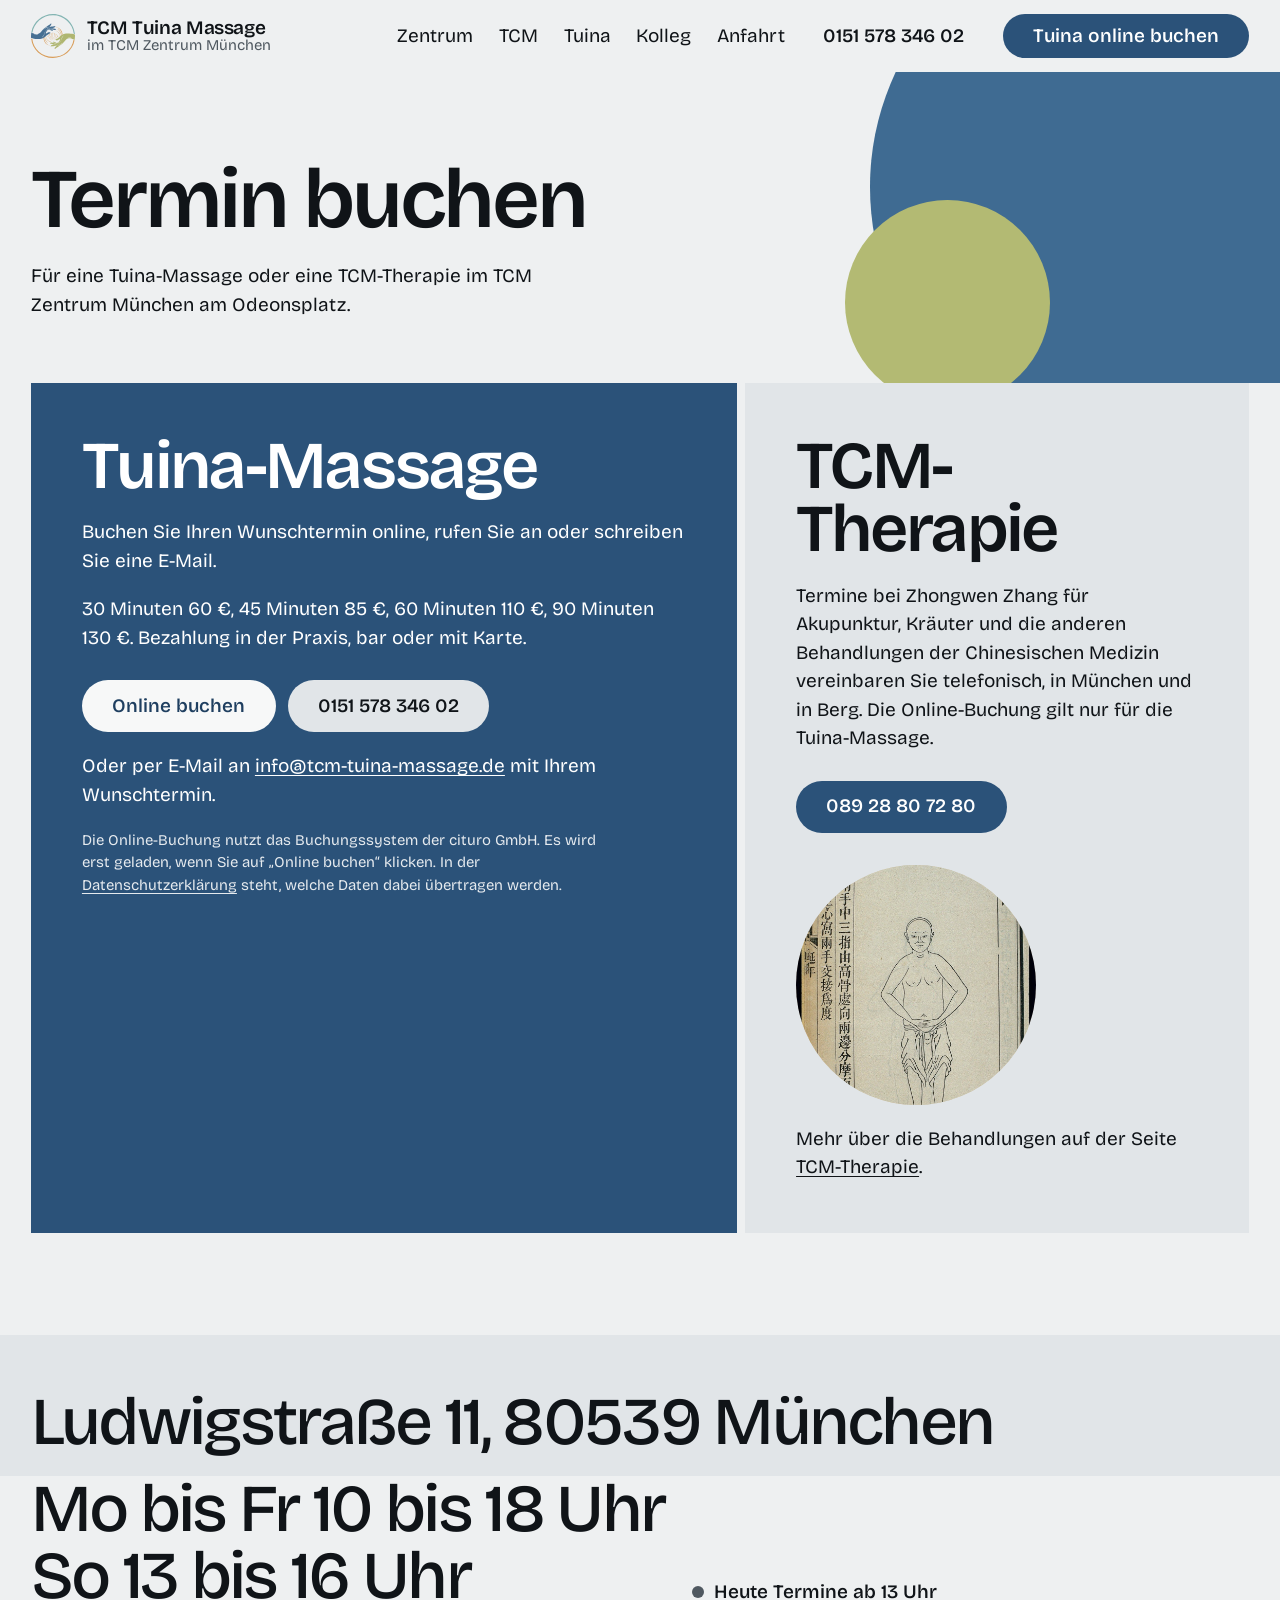
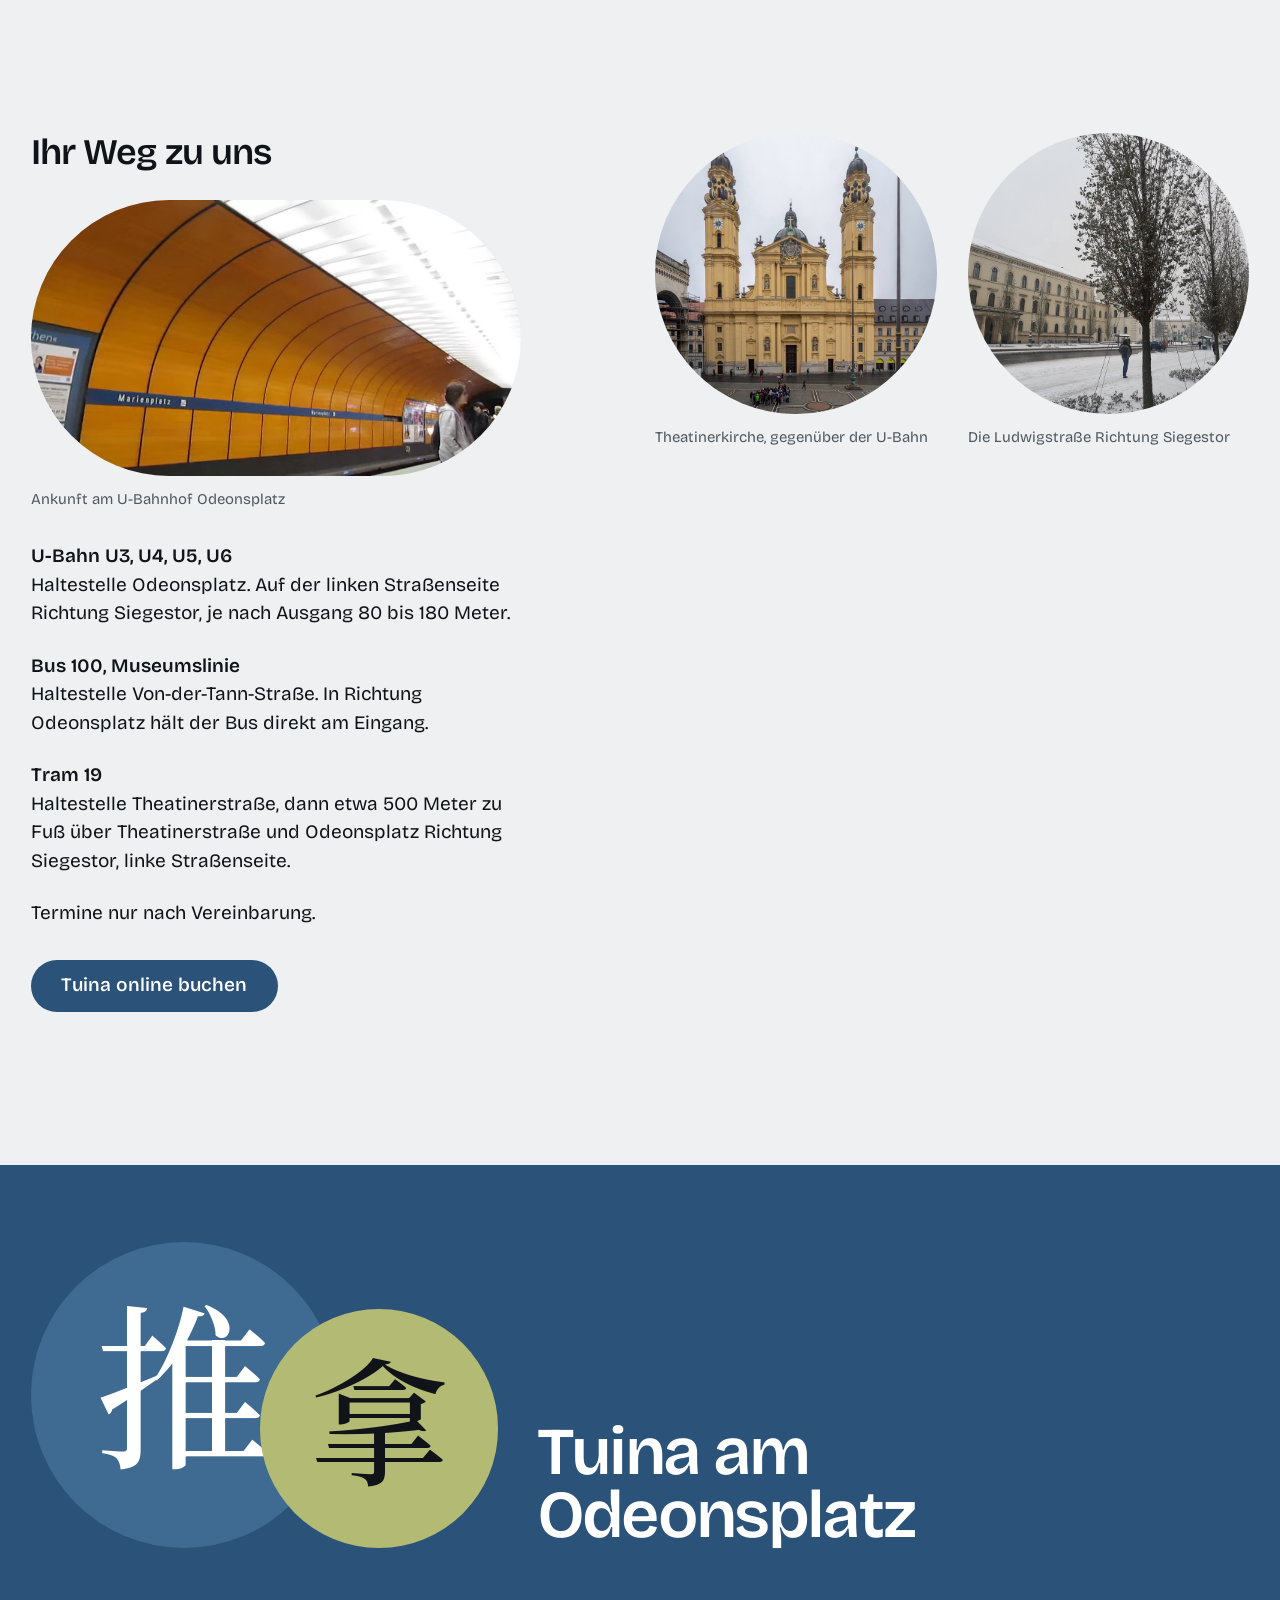
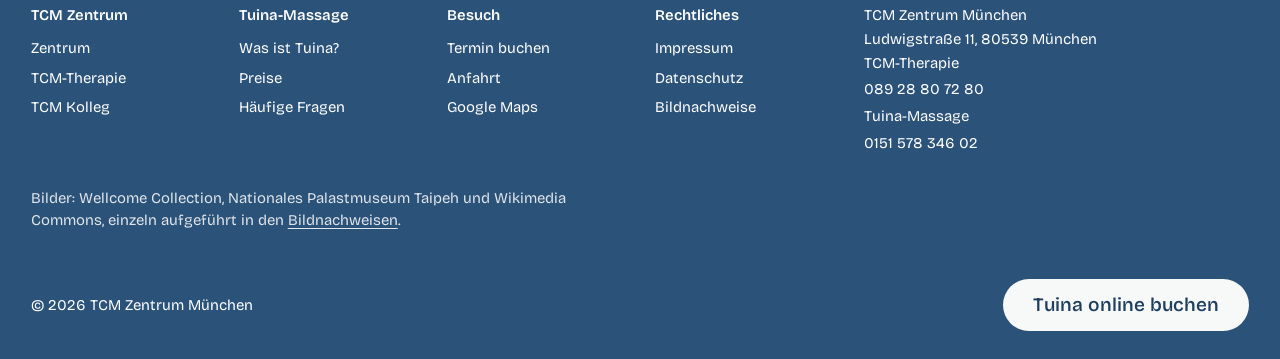
==== commit 8773ecf3: "Feinschliff: kleinere Bilder, Vorschau-Angaben, Abstände auf TCM-Seite und Smartphone Co-Authored-By" ====
--- a/Website_1/booking/index.html
+++ b/Website_1/booking/index.html
@@ -9,11 +9,13 @@
 <meta property="og:title" content="Termin buchen | TCM Zentrum und Tuina-Massage am Odeonsplatz">
 <meta property="og:description" content="Termin für eine Tuina-Massage oder eine TCM-Therapie am Odeonsplatz in München: Tuina online, telefonisch oder per E-Mail, TCM-Therapie telefonisch.">
 <meta property="og:image" content="https://tcm-tuina-massage.de/assets/img/odeonsplatz.jpg">
+<meta property="og:type" content="website">
+<meta property="og:url" content="https://tcm-tuina-massage.de/booking/">
 <meta property="og:locale" content="de_DE">
 <meta name="theme-color" content="#eef0f1">
 <link rel="icon" href="../assets/img/tuina-logo.svg">
 <link rel="preload" href="../assets/fonts/bricolage-latin-wght-normal.woff2" as="font" type="font/woff2" crossorigin>
-<link rel="stylesheet" href="../assets/style.css?v=e03aa3bc">
+<link rel="stylesheet" href="../assets/style.css?v=a5007cd2">
 </head>
 <body>
 <a class="skip" href="#inhalt">Zum Inhalt springen</a>
@@ -131,9 +133,10 @@
       <div><b id="booking-title">Tuina-Massage online buchen</b><small>Lieber telefonisch? <a href="tel:+4915157834602">0151 578 346 02</a></small><small>Buchungssystem der cituro GmbH, siehe <a href="../datenschutz/#buchung">Datenschutzerklärung</a></small></div>
       <button class="booking-close" type="button" data-booking-close aria-label="Schließen"><svg viewBox="0 0 24 24" fill="none" stroke="currentColor" stroke-width="2.4" stroke-linecap="round" aria-hidden="true"><path d="M5 5l14 14M19 5L5 19"/></svg></button>
     </div>
+    <p class="booking-pick" aria-live="polite" hidden></p>
     <iframe title="Online-Terminbuchung TCM Tuina Massage" data-src="https://app.cituro.com/booking/tcm-tuina-massage"></iframe>
   </div>
 </dialog>
-<script src="../assets/main.js?v=e03aa3bc" defer></script>
+<script src="../assets/main.js?v=a5007cd2" defer></script>
 </body>
 </html>
--- a/Website_1/assets/style.css
+++ b/Website_1/assets/style.css
@@ -212,8 +212,12 @@
   display: flex; align-items: center; justify-content: space-between; min-height: 64px; padding: 0 28px;
   text-decoration: none; font-weight: 550; transition: background-color 180ms ease;
 }
-.tile-btn::after { content: ""; width: 14px; height: 14px; border-radius: 50%; background: currentColor; transition: transform 200ms var(--ease-out); }
-.tile-btn:hover::after { transform: scale(1.5); }
+.tile-btn::after {
+  content: ""; width: 11px; height: 11px; margin-right: 4px;
+  border-right: 2.5px solid currentColor; border-top: 2.5px solid currentColor;
+  transform: rotate(45deg); transition: transform 200ms var(--ease-out);
+}
+.tile-btn:hover::after { transform: translateX(4px) rotate(45deg); }
 .tile-btn:active { transform: scale(0.99); }
 .t30 { grid-column: 1; height: 330px; background: var(--surface); }
 .t30 .tile-btn { background: #cdd3d8; }
@@ -252,10 +256,11 @@
 }
 .card summary::-webkit-details-marker { display: none; }
 .card summary::after {
-  content: ""; flex: none; width: 22px; height: 22px; border-radius: 50%; background: currentColor;
-  transform: scale(0.55); transition: transform 220ms var(--ease-out);
-}
-.card details[open] summary::after { transform: scale(1); }
+  content: ""; flex: none; width: 12px; height: 12px; margin-right: 6px;
+  border-right: 2.5px solid currentColor; border-bottom: 2.5px solid currentColor;
+  transform: translateY(-25%) rotate(45deg); transition: transform 220ms var(--ease-out);
+}
+.card details[open] summary::after { transform: translateY(25%) rotate(-135deg); }
 .card details p { padding: 0 28px 34px; max-width: 54ch; }
 .card, .card .tab, .card details { background: var(--c); }
 .card:nth-child(5n+1) { --c: var(--surface); }
@@ -346,6 +351,8 @@
 .booking-bar small { display: block; font-size: var(--step-small); color: var(--muted); line-height: 1.35; }
 .booking-bar small + small { margin-top: 2px; }
 html:has(dialog.booking[open]) { overflow: hidden; }
+.booking-pick { margin: 0; padding: 12px 20px; background: var(--na); color: var(--ink); font-size: var(--step-small); line-height: 1.4; }
+.booking-pick b { font-weight: 650; }
 .booking-close { margin-left: auto; flex: none; width: 44px; height: 44px; border-radius: 50%; border: 0; background: var(--paper); color: var(--ink); cursor: pointer; display: grid; place-items: center; transition: transform 140ms var(--ease-out); }
 .booking-close:active { transform: scale(0.92); }
 .booking-close svg { width: 18px; height: 18px; }
@@ -578,3 +585,13 @@
 .download-inner p, .download-inner .btn { grid-column: 1; justify-self: start; }
 @media (max-width: 900px) { .dl-pic { grid-column: 1; grid-row: auto; justify-self: start; } }
 .price-foot a[href^="mailto"] { white-space: nowrap; }
+
+/* Methoden direkt unter der Einleitung: kein doppelter Abstand */
+.page-top + .methods { padding-top: clamp(16px, 2vw, 32px); }
+
+@media (max-width: 900px) {
+  .hero + .statement { padding-top: 48px; }
+  .tile-body, .t45 .tile-body, .t60 .tile-body { min-height: 0; }
+  .t90 .tile-body { min-height: 200px; }
+  .tile .amount { margin-top: 28px; }
+}
